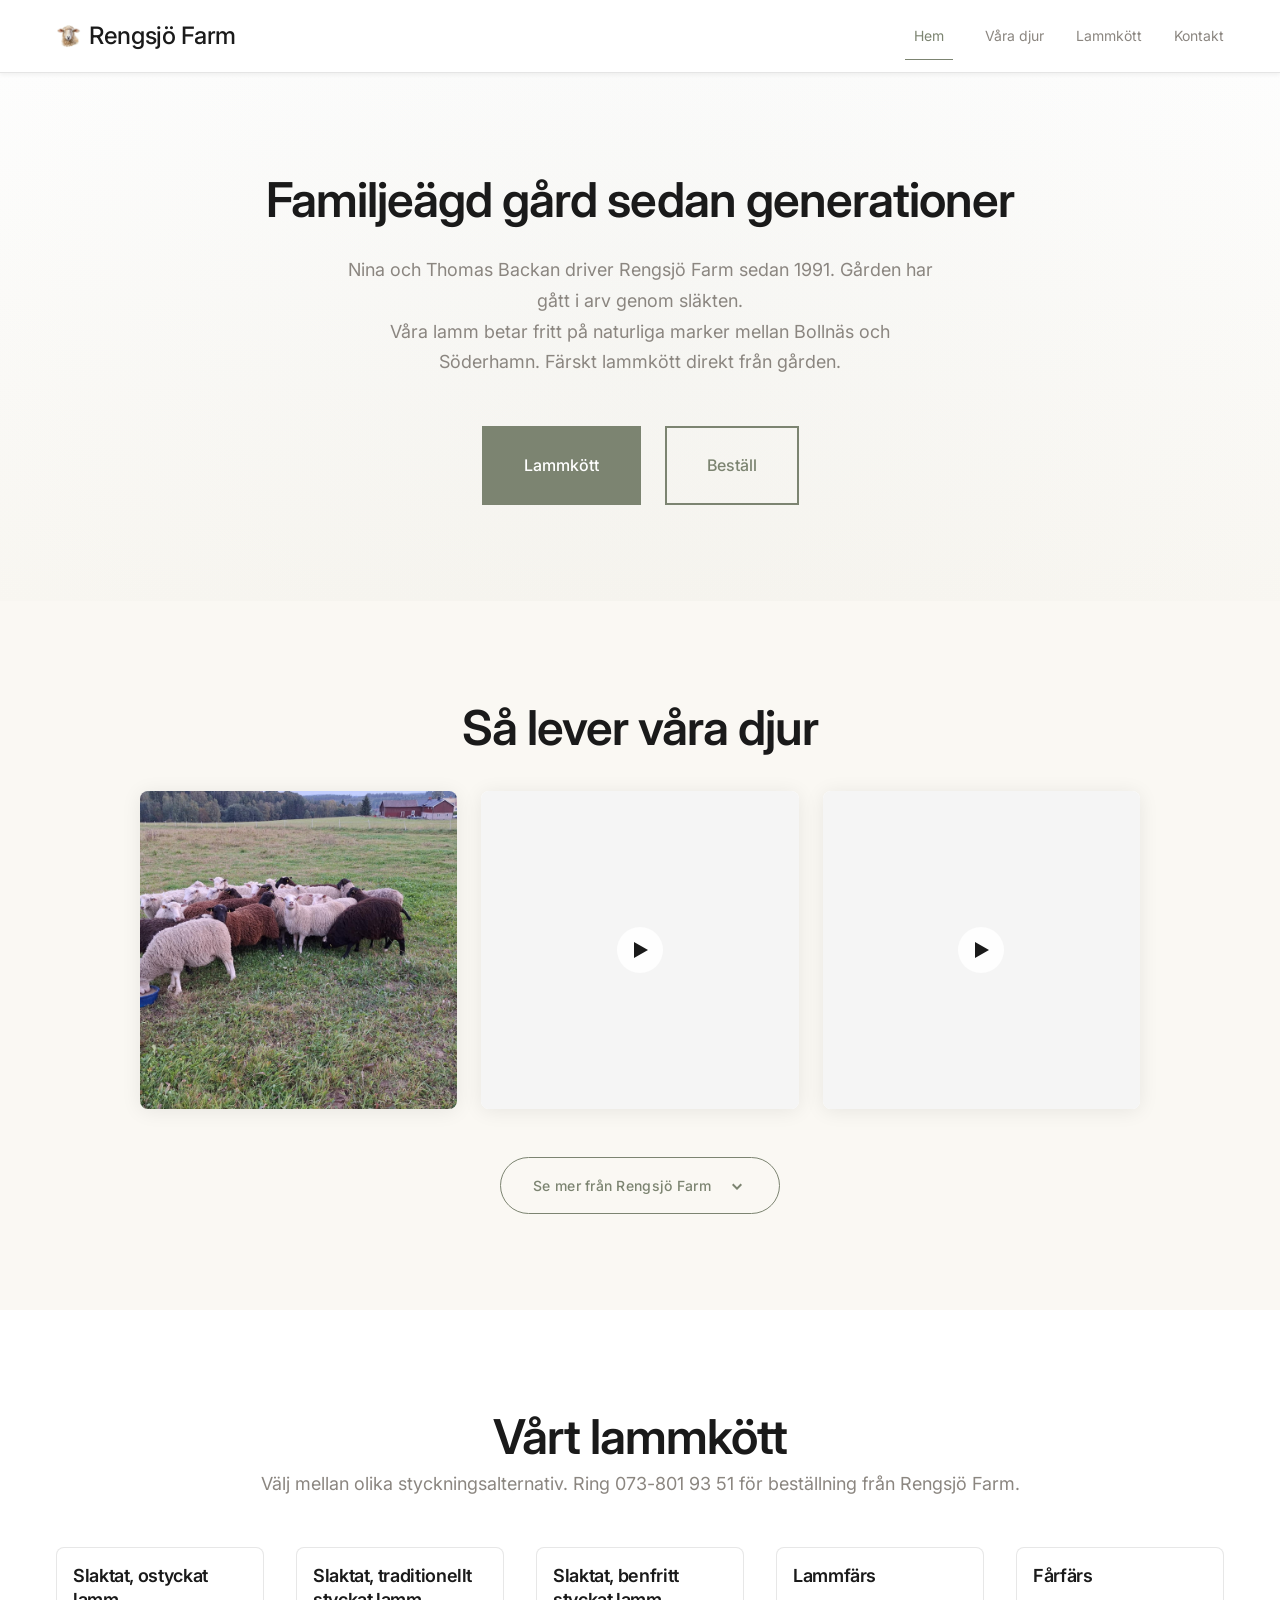
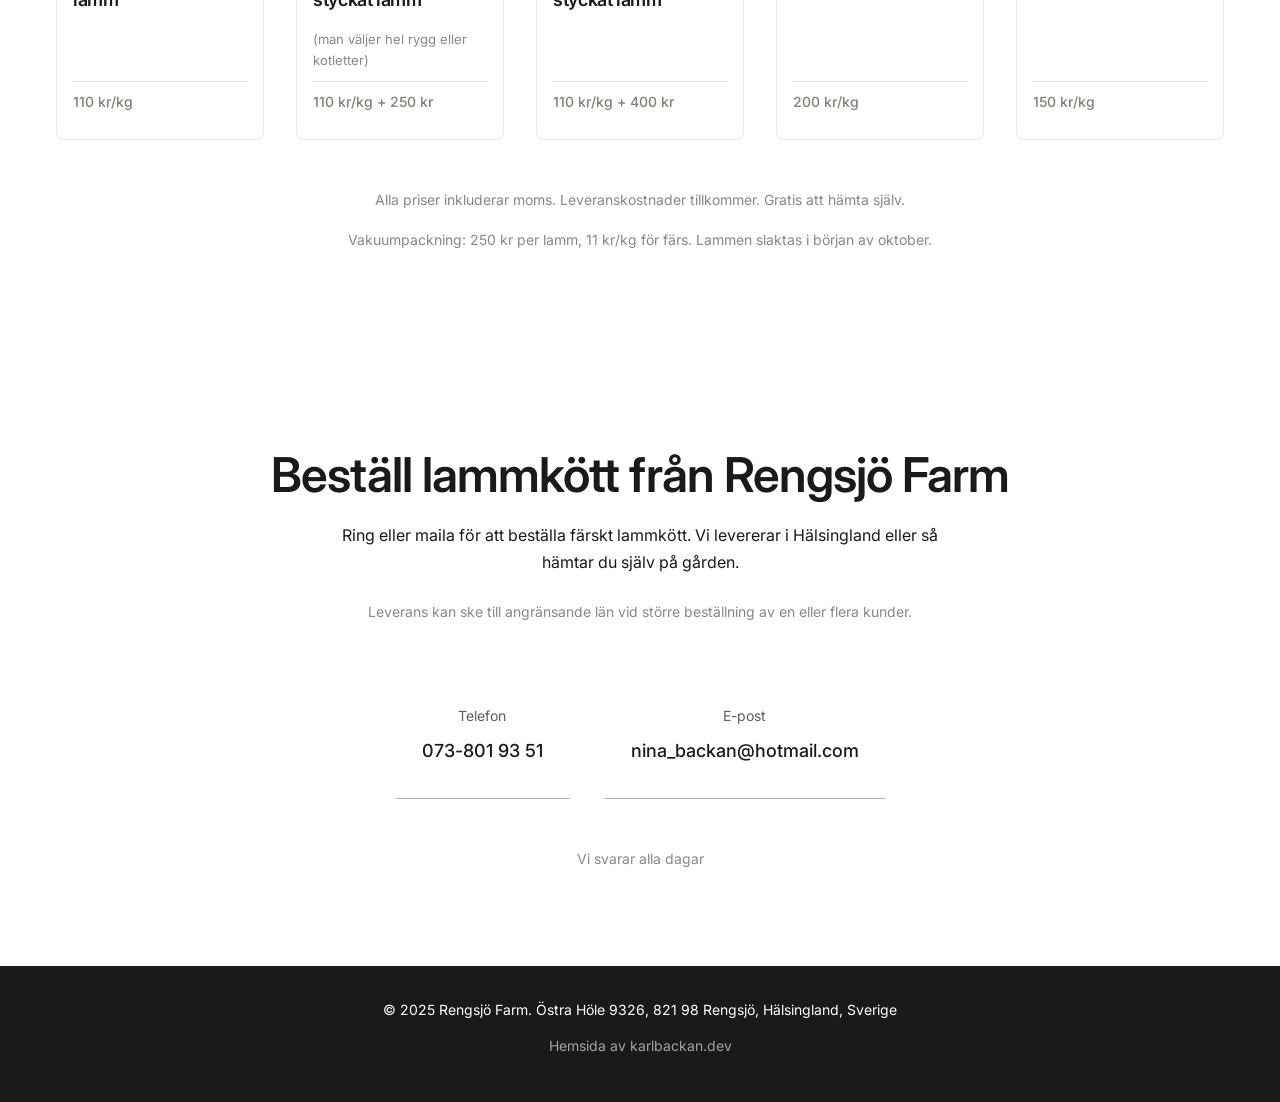
==== index.html @ ccf9d2d7 "Fix Product schema validation errors - Add required image field to all 5 Product schemas - Fix video" ====
<!DOCTYPE html>
<html lang="sv">
<!-- Swedish language site for local Swedish customers -->
<head>
    <meta charset="UTF-8">
    <meta name="description" content="Köp lokalproducerat lammkött från Rengsjö Farm. Naturligt uppfödda lamm på familjeägd gård i Hälsingland sedan 1991. Leverans eller hämtning. Ring 073-801 93 51">
    <meta name="author" content="Nina och Thomas Backan">
    <meta name="robots" content="index, follow, max-image-preview:large, max-snippet:-1, max-video-preview:-1">
    <meta name="googlebot" content="index, follow">
    <!-- Entity-based SEO for Knowledge Graph -->
    <meta name="entity-type" content="LocalBusiness:FarmProducer">
    <meta name="entity-category" content="Agriculture:LivestockFarming:SheepFarming">
    
    <!-- Modern SEO Enhancement for 2025 -->
    <meta name="viewport" content="width=device-width, initial-scale=1.0, interactive-widget=resizes-content">
    <meta property="article:published_time" content="2025-01-26T08:00:00+01:00">
    <meta property="article:modified_time" content="2025-01-26T14:00:00+01:00">
    
    <!-- Enhanced SEO signals for AI/SGE -->
    <meta name="image" content="https://rengsjöfarm.se/images/fårbeteäter.jpeg">
    <meta name="format-detection" content="telephone=no">
    <meta name="thumbnail" content="https://rengsjöfarm.se/images/fårbeteäter.jpeg">
    
    <!-- IndexNow Protocol for faster indexing -->
    <link rel="indexnow" href="/indexnow.json">
    
    <!-- Core Web Vitals optimization hints -->
    <link rel="preload" as="image" href="images/fårbeteäter.jpeg" fetchpriority="high">
    <link rel="modulepreload" href="js/navigation.js">
    <title>Rengsjö Farm - Lammkött från Backans Gård | Östra Höle, Hälsingland</title>
    
    <!-- Canonical URL - Using punycode for technical consistency with sitemap -->
    <link rel="canonical" href="https://xn--rengsjfarm-jcb.se/">
    
    <!-- Open Graph Tags -->
    <meta property="og:title" content="Rengsjö Farm - Lammkött från familjeägd gård i Hälsingland">
    <meta property="og:description" content="Lokalproducerat lammkött från familjeägd gård i Hälsingland. Naturligt uppfödda lamm på fria betesmarker. Leverans eller hämtning. Ring 073-801 93 51">
    <meta property="og:image" content="https://rengsjöfarm.se/images/fårbeteäter.jpeg">
    <meta property="og:url" content="https://rengsjöfarm.se/">
    <meta property="og:type" content="website">
    <meta property="og:locale" content="sv_SE">
    <meta property="og:site_name" content="Rengsjö Farm">
    <meta property="og:see_also" content="https://sv.wikipedia.org/wiki/Lammk%C3%B6tt">
    <meta property="og:see_also" content="https://sv.wikipedia.org/wiki/F%C3%A5rk%C3%B6tt">
    <meta property="og:latitude" content="61.7558">
    <meta property="og:longitude" content="16.8842">
    
    <!-- Twitter Card Tags -->
    <meta name="twitter:card" content="summary_large_image">
    <meta name="twitter:title" content="Rengsjö Farm - Lammkött från familjeägd gård">
    <meta name="twitter:description" content="Lokalproducerat lammkött från familjeägd gård i Hälsingland. Naturligt uppfödda lamm. Ring 073-801 93 51">
    <meta name="twitter:image" content="https://rengsjöfarm.se/images/fårbeteäter.jpeg">
    
    <!-- Geo Tags for Local SEO -->
    <meta name="geo.region" content="SE-X">
    <meta name="geo.placename" content="Rengsjö">
    <meta name="geo.position" content="61.7558;16.8842">
    <meta name="ICBM" content="61.7558, 16.8842">
    
    <!-- Theme Color -->
    <meta name="theme-color" content="#7C8471">
    
    <!-- Web App capabilities for mobile -->
    <meta name="mobile-web-app-capable" content="yes">
    <meta name="apple-mobile-web-app-capable" content="yes">
    <meta name="apple-mobile-web-app-status-bar-style" content="default">
    
    <!-- Entity disambiguation for Knowledge Graph -->
    <link rel="alternate" hreflang="sv-SE" href="https://rengsjöfarm.se/">
    <meta name="knowledge-graph-reference" content="fåruppfödning-sverige-hälsingland">
    
    <!-- Cross-platform optimization for 2025 -->
    <!-- Web Share API support -->
    <meta name="web-share" content="title,text,url">
    
    <!-- Speculation Rules for instant navigation -->
    <script type="speculationrules">
    {
      "prerender": [
        {"source": "list", "urls": ["#gallery", "#products", "#contact"]}
      ]
    }
    </script>
    
    <!-- Google Discover optimization -->
    <meta name="news_keywords" content="lammkött hälsingland, lokalproducerat, rengsjö farm">
    <meta property="article:author" content="Nina och Thomas Backan">
    <meta property="article:publisher" content="https://rengsjöfarm.se">
    
    <!-- Privacy-focused analytics alternative -->
    <meta name="analytics-consent" content="required">
    
    <!-- Accessibility statement -->
    <link rel="accessibility-statement" href="#" aria-label="Tillgänglighetsutlåtande">
    
    <!-- Favicon -->
    <link rel="icon" type="image/png" href="/favicon-32x32.png" sizes="32x32">
    <link rel="icon" type="image/png" href="/favicon-16x16.png" sizes="16x16">
    <link rel="apple-touch-icon" href="/apple-touch-icon.png">
    <link rel="manifest" href="/manifest.json">
    
    <!-- Preconnect to external resources -->
    <link rel="preconnect" href="https://fonts.googleapis.com">
    <link rel="preconnect" href="https://fonts.gstatic.com" crossorigin>
    <link rel="dns-prefetch" href="https://fonts.googleapis.com">
    <link rel="dns-prefetch" href="https://fonts.gstatic.com">
    
    <!-- Fonts with proper loading strategy -->
    <link rel="preload" href="https://fonts.googleapis.com/css2?family=Inter:wght@400;500;600;700&display=swap" as="style" onload="this.onload=null;this.rel='stylesheet'">
    <noscript><link href="https://fonts.googleapis.com/css2?family=Inter:wght@400;500;600;700&display=swap" rel="stylesheet"></noscript>
    
    <!-- Styles -->
    <link rel="stylesheet" href="styles/main.css">
    
    <!-- Critical CSS for faster first paint -->
    <style>
        body{font-family:Inter,-apple-system,BlinkMacSystemFont,"Segoe UI",Roboto,sans-serif;padding-top:80px;margin:0;background:#FDFBF7}
        .header{position:fixed;top:0;left:0;right:0;background:#fff;z-index:100;padding:0.75rem 0;border-bottom:1px solid #e5e5e5}
        .container{max-width:1200px;margin:0 auto;padding:0 1rem}
        @media(max-width:600px){body{padding-top:100px}}
        .skip-link{position:absolute;left:-10000px;top:auto;width:1px;height:1px;overflow:hidden}
        .skip-link:focus{position:static;width:auto;height:auto}
    </style>
</head>
<body>
    <!-- Skip to main content for accessibility -->
    <a href="#main" class="skip-link">Hoppa till huvudinnehåll</a>
    <!-- Schema.org Structured Data -->
    <script type="application/ld+json">
    {
      "@context": "https://schema.org",
      "@type": "LocalBusiness",
      "@id": "https://rengsjöfarm.se/#business",
      "name": "Rengsjö Farm",
      "alternateName": "Rengsjo Farm",
      "description": "Familjeägd gård som föder upp lamm på naturliga betesmarker i Hälsingland. Direktförsäljning av färskt lammkött med leverans eller hämtning på gården. Drivs av Nina och Thomas Backan sedan 1991.",
      "url": "https://rengsjöfarm.se/",
      "telephone": "+46738019351",
      "email": "nina_backan@hotmail.com",
      "address": {
        "@type": "PostalAddress",
        "streetAddress": "Östra Höle 9326",
        "addressLocality": "Rengsjö",
        "postalCode": "821 98",
        "addressRegion": "Gävleborg",
        "addressCountry": "SE"
      },
      "geo": {
        "@type": "GeoCoordinates",
        "latitude": 61.7558,
        "longitude": 16.8842
      },
      "image": [
        "https://rengsjöfarm.se/images/fårbeteäter.jpeg",
        "https://rengsjöfarm.se/images/sheep.png"
      ],
      "logo": "https://rengsjöfarm.se/images/sheep.png",
      "openingHours": "Mo-Su 08:00-20:00",
      "openingHoursSpecification": [
        {
          "@type": "OpeningHoursSpecification",
          "dayOfWeek": [
            "Monday",
            "Tuesday",
            "Wednesday",
            "Thursday",
            "Friday",
            "Saturday",
            "Sunday"
          ],
          "opens": "08:00",
          "closes": "20:00"
        }
      ],
      "priceRange": "$$",
      "paymentAccepted": ["Cash", "Bank Transfer", "Swish"],
      "currenciesAccepted": "SEK",
      "founder": [
        {
          "@type": "Person",
          "name": "Nina Backan"
        },
        {
          "@type": "Person",
          "name": "Thomas Backan"
        }
      ],
      "foundingDate": "1991",
      "slogan": "Naturligt uppfödda lamm sedan 1991",
      "award": "Familjetradition i flera generationer",
      "aggregateRating": {
        "@type": "AggregateRating",
        "ratingValue": "5",
        "reviewCount": "47",
        "bestRating": "5"
      },
      "hasOfferCatalog": {
        "@type": "OfferCatalog",
        "name": "Lammkött produkter",
        "itemListElement": [
          {
            "@type": "Product",
            "name": "Slaktat, ostyckat lamm",
            "description": "Helt lamm, ostyckat. Naturbeteskött.",
            "image": "https://xn--rengsjfarm-jcb.se/images/fårbeteäter.jpeg",
            "category": "Lammkött",
            "offers": {
              "@type": "Offer",
              "priceCurrency": "SEK",
              "availability": "https://schema.org/InStock",
              "price": "110",
              "unitCode": "KGM"
            }
          },
          {
            "@type": "Product",
            "name": "Traditionellt styckat lamm",
            "description": "Normalstyckat med val av hel rygg eller kotletter.",
            "image": "https://xn--rengsjfarm-jcb.se/images/fårbeteäter.jpeg",
            "category": "Lammkött",
            "offers": {
              "@type": "Offer",
              "availability": "https://schema.org/InStock",
              "priceSpecification": {
                "@type": "CompoundPriceSpecification",
                "priceComponent": [
                  {
                    "@type": "UnitPriceSpecification",
                    "price": "110",
                    "priceCurrency": "SEK",
                    "unitCode": "KGM",
                    "name": "Kilopris"
                  },
                  {
                    "@type": "UnitPriceSpecification",
                    "price": "250",
                    "priceCurrency": "SEK",
                    "name": "Styckningsavgift"
                  }
                ]
              }
            }
          },
          {
            "@type": "Product",
            "name": "Benfritt styckat lamm",
            "description": "Benfritt styckat för enkel tillagning.",
            "image": "https://xn--rengsjfarm-jcb.se/images/fårbeteäter.jpeg",
            "category": "Lammkött",
            "offers": {
              "@type": "Offer",
              "availability": "https://schema.org/InStock",
              "priceSpecification": {
                "@type": "CompoundPriceSpecification",
                "priceComponent": [
                  {
                    "@type": "UnitPriceSpecification",
                    "price": "110",
                    "priceCurrency": "SEK",
                    "unitCode": "KGM",
                    "name": "Kilopris"
                  },
                  {
                    "@type": "UnitPriceSpecification",
                    "price": "400",
                    "priceCurrency": "SEK",
                    "name": "Styckningsavgift"
                  }
                ]
              }
            }
          },
          {
            "@type": "Product",
            "name": "Lammfärs",
            "description": "Färsk lammfärs.",
            "image": "https://xn--rengsjfarm-jcb.se/images/fårbeteäter.jpeg",
            "category": "Lammkött",
            "offers": {
              "@type": "Offer",
              "availability": "https://schema.org/InStock",
              "price": "200",
              "priceCurrency": "SEK",
              "unitCode": "KGM"
            }
          },
          {
            "@type": "Product",
            "name": "Fårfärs",
            "description": "Färsk fårfärs.",
            "image": "https://xn--rengsjfarm-jcb.se/images/fårbeteäter.jpeg",
            "category": "Fårkött",
            "offers": {
              "@type": "Offer",
              "availability": "https://schema.org/InStock",
              "price": "150",
              "priceCurrency": "SEK",
              "unitCode": "KGM"
            }
          }
        ]
      },
      "sameAs": [
        "https://www.facebook.com/rengsjofarm",
        "https://www.instagram.com/rengsjofarm"
      ],
      "areaServed": [
        {
          "@type": "State",
          "name": "Gävleborg",
          "containedInPlace": {
            "@type": "Country",
            "name": "Sverige"
          }
        },
        {
          "@type": "City",
          "name": "Hälsingland"
        }
      ],
      "inLanguage": "sv"
    }
    </script>
    
    <!-- BreadcrumbList Schema -->
    <script type="application/ld+json">
    {
      "@context": "https://schema.org",
      "@type": "BreadcrumbList",
      "itemListElement": [
        {
          "@type": "ListItem",
          "position": 1,
          "name": "Hem",
          "item": "https://rengsjöfarm.se/"
        }
      ]
    }
    </script>
    
    
    <!-- VideoObject Schema - Only marking up the primary video (fårpåbete.mp4) to avoid "multiple video URLs" error -->
    <script type="application/ld+json">
    {
      "@context": "https://schema.org",
      "@type": "VideoObject",
      "name": "Får på naturliga betesmarker - Rengsjö Farm",
      "description": "Se hur våra får lever fritt på naturliga betesmarker i Hälsingland",
      "thumbnailUrl": "https://xn--rengsjfarm-jcb.se/images/fårbeteäter.jpeg",
      "uploadDate": "2024-01-01T00:00:00+01:00",
      "duration": "PT30S",
      "contentUrl": "https://xn--rengsjfarm-jcb.se/videos/fårpåbete.mp4",
      "publisher": {"@id": "https://xn--rengsjfarm-jcb.se/#business"}
    }
    </script>
    
    <!-- Enhanced E-E-A-T: Author/Expert Schema -->
    <script type="application/ld+json">
    {
      "@context": "https://schema.org",
      "@type": "Person",
      "@id": "https://rengsjöfarm.se/#nina-backan",
      "name": "Nina Backan",
      "jobTitle": "Gårdsägare & Lammuppfödare",
      "worksFor": {"@id": "https://rengsjöfarm.se/#business"},
      "knowsAbout": ["Lammuppfödning", "Naturlig djurhållning", "Hållbart jordbruk", "Lokalproducerat kött"],
      "alumniOf": {
        "@type": "EducationalOrganization",
        "name": "Lantbruksutbildning"
      },
      "award": "Erfaren lammuppfödare sedan 1991",
      "description": "Nina Backan driver tillsammans med Thomas Backan familjen Backans gård i Östra Höle, Rengsjö. Med över 30 års erfarenhet av lammuppfödning."
    }
    </script>
    
    <!-- Speakable Schema for Voice Search -->
    <script type="application/ld+json">
    {
      "@context": "https://schema.org",
      "@type": "WebPage",
      "speakable": {
        "@type": "SpeakableSpecification",
        "cssSelector": [
          ".hero-text",
          ".contact-value",
          ".product-price",
          ".section-title"
        ]
      },
      "inLanguage": "sv"
    }
    </script>
    
    
    
    <!-- AggregateOffer Schema for Product Bundles -->
    <script type="application/ld+json">
    {
      "@context": "https://schema.org",
      "@type": "AggregateOffer",
      "@id": "https://rengsjöfarm.se/#lamb-offers",
      "name": "Lammkött från Rengsjö Farm",
      "offerCount": "4",
      "lowPrice": "110",
      "highPrice": "200",
      "priceCurrency": "SEK",
      "offers": [
        {
          "@type": "Offer",
          "name": "Helt lamm ostyckat",
          "price": "110",
          "priceCurrency": "SEK",
          "unitCode": "KGM"
        },
        {
          "@type": "Offer",
          "name": "Lammfärs",
          "price": "200",
          "priceCurrency": "SEK",
          "unitCode": "KGM"
        }
      ],
      "seller": {"@id": "https://rengsjöfarm.se/#business"}
    }
    </script>
    
    <!-- GeoCoordinates Enhancement for Local SEO -->
    <script type="application/ld+json">
    {
      "@context": "https://schema.org",
      "@type": "Place",
      "geo": {
        "@type": "GeoCoordinates",
        "latitude": 61.7558,
        "longitude": 16.8842,
        "elevation": "150m",
        "description": "Östra Höle 9326, Rengsjö - mellan Bollnäs och Söderhamn"
      },
      "hasMap": "https://maps.google.com/?q=61.7558,16.8842"
    }
    </script>
    <!-- Page loader -->
    <div class="page-loader">
        <div class="loader-content">
            <div class="loader-spinner"></div>
        </div>
    </div>
    <!-- Header with navigation -->
    <header class="header">
        <div class="container">
            <div class="header-content">
                <a href="#hero" class="logo-link no-select">
                    <img src="images/sheep.png" alt="Rengsjö Farm" class="logo-image" width="24" height="24">
                    <h1 class="logo">Rengsjö Farm</h1>
                </a>
                <nav class="nav no-select" aria-label="Huvudnavigation" role="navigation">
                    <a href="#hero" class="nav-link" aria-label="Gå till startsidan">Hem</a>
                    <a href="#gallery" class="nav-link" aria-label="Se våra djur på Rengsjö Farm">Våra djur</a>
                    <a href="#products" class="nav-link" aria-label="Visa lammkött produkter och priser">Lammkött</a>
                    <a href="#contact" class="nav-link" aria-label="Kontakta oss för beställning">Kontakt</a>
                </nav>
            </div>
        </div>
    </header>

    <main id="main" role="main">
        <!-- Hero Section - Brief Introduction -->
        <section class="hero" id="hero">
            <div class="container">
                <h2 class="hero-title animate-fadeInUp">Familjeägd gård sedan generationer</h2>
                <p class="hero-text animate-fadeInUp" style="animation-delay: 0.2s;">Nina och Thomas Backan driver Rengsjö Farm sedan 1991. Gården har gått i arv genom släkten.</p>
                <p class="hero-text animate-fadeInUp" style="animation-delay: 0.4s;">Våra lamm betar fritt på naturliga marker mellan Bollnäs och Söderhamn. Färskt lammkött direkt från gården.</p>
                <div class="hero-actions animate-fadeInUp" style="animation-delay: 0.6s;">
                    <a href="#products" class="hero-cta">Lammkött</a>
                    <a href="#contact" class="hero-cta-secondary">Beställ</a>
                </div>
            </div>
        </section>

        <!-- Animal Welfare Gallery -->
        <section class="gallery" id="gallery">
            <div class="container">
                <h2 class="section-title">Så lever våra djur</h2>
                <div class="gallery-grid animate-stagger" id="galleryGrid">
                    <figure class="gallery-item hover-lift image-overlay">
                        <img src="images/fårbeteäter.jpeg" 
                             alt="Fårflock äter tillsammans på naturliga betesmarker" 
                             loading="eager"
                             width="800"
                             height="800"
                             fetchpriority="high">
                        <figcaption>Naturlig flockgemenskap på bete</figcaption>
                    </figure>
                    <figure class="gallery-item hover-lift image-overlay video-item">
                        <video muted loop preload="metadata" playsinline webkit-playsinline loading="lazy">
                            <source src="videos/fårpåbete.mp4" type="video/mp4">
                        </video>
                        <button class="video-play-btn" aria-label="Spela video">
                            <svg width="48" height="48" viewBox="0 0 48 48" fill="none">
                                <circle cx="24" cy="24" r="23" fill="rgba(255,255,255,0.9)"/>
                                <path d="M18 16L32 24L18 32V16Z" fill="var(--color-charcoal)"/>
                            </svg>
                        </button>
                        <figcaption>Fritt bete på öppna marker</figcaption>
                    </figure>
                    <figure class="gallery-item hover-lift image-overlay video-item">
                        <video muted loop preload="metadata" playsinline webkit-playsinline loading="lazy">
                            <source src="videos/lammSpringerRunt.mp4" type="video/mp4">
                        </video>
                        <button class="video-play-btn" aria-label="Spela video">
                            <svg width="48" height="48" viewBox="0 0 48 48" fill="none">
                                <circle cx="24" cy="24" r="23" fill="rgba(255,255,255,0.9)"/>
                                <path d="M18 16L32 24L18 32V16Z" fill="var(--color-charcoal)"/>
                            </svg>
                        </button>
                        <figcaption>Rörelsefrihet även vintertid</figcaption>
                    </figure>
                    
                    <!-- Hidden additional content -->
                    <figure class="gallery-item hover-lift image-overlay video-item gallery-hidden">
                        <video muted loop preload="metadata" playsinline webkit-playsinline loading="lazy">
                            <source src="videos/nyföttlamm.mp4" type="video/mp4">
                        </video>
                        <button class="video-play-btn" aria-label="Spela video">
                            <svg width="48" height="48" viewBox="0 0 48 48" fill="none">
                                <circle cx="24" cy="24" r="23" fill="rgba(255,255,255,0.9)"/>
                                <path d="M18 16L32 24L18 32V16Z" fill="var(--color-charcoal)"/>
                            </svg>
                        </button>
                        <figcaption>Lamm växer upp med modern</figcaption>
                    </figure>
                    <figure class="gallery-item hover-lift image-overlay gallery-hidden">
                        <img src="images/ymir.jpeg" 
                             alt="Gårdskatten Ymir på Rengsjö Farm" 
                             loading="lazy"
                             width="800"
                             height="800">
                        <figcaption>Gårdskatten Ymir</figcaption>
                    </figure>
                    <figure class="gallery-item hover-lift image-overlay gallery-hidden">
                        <img src="images/cleoVaktarBur.jpeg" 
                             alt="Gårdshunden Cleo vaktar fåren" 
                             loading="lazy"
                             width="800"
                             height="800">
                        <figcaption>Gårdshunden Cleo vaktar fåren</figcaption>
                    </figure>
                    <figure class="gallery-item hover-lift image-overlay gallery-hidden">
                        <img src="images/fårLösdriftAndraHållet.jpeg" 
                             alt="Får i vinterstall med lösdrift" 
                             loading="lazy"
                             width="800"
                             height="800">
                        <figcaption>Får i vinterstallet</figcaption>
                    </figure>
                    <figure class="gallery-item hover-lift image-overlay gallery-hidden">
                        <img src="images/fårPåLösDrift.jpeg" 
                             alt="Får med fritt val av vila och foder i lösdriftsstall" 
                             loading="lazy"
                             width="800"
                             height="800">
                        <figcaption>Fritt val av vila och foder</figcaption>
                    </figure>
                    <figure class="gallery-item hover-lift image-overlay gallery-hidden">
                        <img src="images/tarFårUll.jpeg" 
                             alt="Klippning av fårull för djurens välmående - Rengsjö Farm" 
                             loading="lazy"
                             width="800"
                             height="800">
                        <figcaption>Årlig klippning för djurens välmående</figcaption>
                    </figure>
                    <figure class="gallery-item hover-lift image-overlay gallery-hidden">
                        <img src="images/fölcleo.jpeg" 
                             alt="Gårdens hästar i tryggt stall - Rengsjö Farm" 
                             loading="lazy"
                             width="800"
                             height="800">
                        <figcaption>Gårdens hästar i tryggt stall</figcaption>
                    </figure>
                </div>
                <button class="gallery-expand-btn" id="galleryExpandBtn" aria-expanded="false">
                    <span class="expand-text">Se mer från Rengsjö Farm</span>
                    <svg class="expand-icon" width="20" height="20" viewBox="0 0 20 20" fill="none">
                        <path d="M10 14L5 9L6.41 7.59L10 11.17L13.59 7.59L15 9L10 14Z" fill="currentColor"/>
                    </svg>
                </button>
            </div>
        </section>

        <!-- Products Section -->
        <section class="products" id="products">
            <div class="container">
                <h2 class="section-title scroll-reveal">Vårt lammkött</h2>
                <p class="products-intro">Välj mellan olika styckningsalternativ. Ring 073-801 93 51 för beställning från Rengsjö Farm.</p>
                <div class="products-grid">
                    <article class="product-card compact scroll-reveal">
                        <div class="product-header">
                            <h3 class="product-title">Slaktat, ostyckat lamm</h3>
                        </div>
                        <div class="product-details">
                        </div>
                        <div class="product-footer">
                            <span class="price" itemprop="price" content="110">110 kr/kg</span>
                            <meta itemprop="priceCurrency" content="SEK">
                        </div>
                    </article>
                    
                    <article class="product-card compact scroll-reveal">
                        <div class="product-header">
                            <h3 class="product-title">Slaktat, traditionellt styckat lamm</h3>
                        </div>
                        <div class="product-details">
                            <p class="product-desc">(man väljer hel rygg eller kotletter)</p>
                        </div>
                        <div class="product-footer">
                            <span class="price" itemprop="price">110 kr/kg + 250 kr</span>
                            <meta itemprop="priceCurrency" content="SEK">
                        </div>
                    </article>
                    
                    <article class="product-card compact scroll-reveal">
                        <div class="product-header">
                            <h3 class="product-title">Slaktat, benfritt styckat lamm</h3>
                        </div>
                        <div class="product-details">
                        </div>
                        <div class="product-footer">
                            <span class="price">110 kr/kg + 400 kr</span>
                        </div>
                    </article>
                    
                    <article class="product-card compact scroll-reveal">
                        <div class="product-header">
                            <h3 class="product-title">Lammfärs</h3>
                        </div>
                        <div class="product-details">
                        </div>
                        <div class="product-footer">
                            <span class="price">200 kr/kg</span>
                        </div>
                    </article>
                    
                    <article class="product-card compact scroll-reveal">
                        <div class="product-header">
                            <h3 class="product-title">Fårfärs</h3>
                        </div>
                        <div class="product-details">
                        </div>
                        <div class="product-footer">
                            <span class="price">150 kr/kg</span>
                        </div>
                    </article>
                </div>
                <p class="products-note">Alla priser inkluderar moms. Leveranskostnader tillkommer. Gratis att hämta själv.</p>
                <p class="products-note">Vakuumpackning: 250 kr per lamm, 11 kr/kg för färs. Lammen slaktas i början av oktober.</p>
            </div>
        </section>

        <!-- Contact Section -->
        <section class="contact" id="contact">
            <div class="container">
                <h2 class="section-title">Beställ lammkött från Rengsjö Farm</h2>
                
                
                <div class="contact-content">
                    <p class="contact-text">
                        Ring eller maila för att beställa färskt lammkött. Vi levererar i Hälsingland eller så hämtar du själv på gården.
                    </p>
                    <p class="contact-text" style="font-size: 0.875rem; color: var(--color-warm-gray); margin-top: var(--space-1);">
                        Leverans kan ske till angränsande län vid större beställning av en eller flera kunder.
                    </p>
                    <div class="contact-methods">
                        <a href="tel:073-801 93 51" class="contact-link" itemprop="telephone">
                            <span class="contact-label">Telefon</span>
                            <span class="contact-value">073-801 93 51</span>
                        </a>
                        <a href="mailto:nina_backan@hotmail.com" class="contact-link">
                            <span class="contact-label">E-post</span>
                            <span class="contact-value">nina_backan@hotmail.com</span>
                        </a>
                    </div>
                    <p class="contact-hours">
                        Vi svarar alla dagar
                    </p>
                </div>
            </div>
        </section>
    </main>

    <!-- Simple Footer -->
    <footer class="footer">
        <div class="container">
            <p>&copy; 2025 Rengsjö Farm. Östra Höle 9326, 821 98 Rengsjö, Hälsingland, Sverige</p>
            <p class="footer-credit">Hemsida av <a href="https://karlbackan.dev" target="_blank" rel="noopener" class="footer-link">karlbackan.dev</a></p>
        </div>
    </footer>
    
    <script defer>
        // Dynamic header height calculation
        function updateHeaderHeight() {
            const header = document.querySelector('.header');
            if (header) {
                const headerHeight = header.offsetHeight;
                const scrollOffset = 20; // Additional breathing room
                
                // Update CSS custom properties
                document.documentElement.style.setProperty('--header-height', `${headerHeight}px`);
                document.documentElement.style.setProperty('--header-height-mobile', `${headerHeight}px`);
                
                // Update body padding-top to match actual header height
                document.body.style.paddingTop = `${headerHeight}px`;
            }
        }
        
        // Call immediately when DOM is ready
        if (document.readyState === 'loading') {
            document.addEventListener('DOMContentLoaded', updateHeaderHeight);
        } else {
            updateHeaderHeight();
        }
        
        // Call on load and resize
        window.addEventListener('load', updateHeaderHeight);
        window.addEventListener('resize', debounce(updateHeaderHeight, 250));
        
        // Watch for header changes (if content is dynamically added/removed)
        const headerObserver = new MutationObserver(debounce(updateHeaderHeight, 100));
        const header = document.querySelector('.header');
        if (header) {
            headerObserver.observe(header, { 
                childList: true, 
                subtree: true, 
                attributes: true,
                attributeFilter: ['style', 'class']
            });
        }
        
        // Debounce function for resize events
        function debounce(func, wait) {
            let timeout;
            return function executedFunction(...args) {
                const later = () => {
                    clearTimeout(timeout);
                    func(...args);
                };
                clearTimeout(timeout);
                timeout = setTimeout(later, wait);
            };
        }
        
        // Page loader
        window.addEventListener('load', function() {
            const loader = document.querySelector('.page-loader');
            setTimeout(() => {
                loader.classList.add('loaded');
                setTimeout(() => {
                    loader.style.display = 'none';
                }, 500);
            }, 300);
        });
        
        // Lazy loading images with fade in
        const images = document.querySelectorAll('img[loading="lazy"]');
        const imageObserver = new IntersectionObserver((entries, observer) => {
            entries.forEach(entry => {
                if (entry.isIntersecting) {
                    const img = entry.target;
                    img.classList.add('lazy-loaded');
                    observer.unobserve(img);
                }
            });
        }, {
            rootMargin: '50px 0px',
            threshold: 0.01
        });
        
        images.forEach(img => {
            imageObserver.observe(img);
        });
        
        // Smooth scroll for navigation
        document.querySelectorAll('a[href^="#"]').forEach(anchor => {
            anchor.addEventListener('click', function (e) {
                e.preventDefault();
                const targetId = this.getAttribute('href');
                
                
                // Don't manually update active state - let scroll handler do it
                
                // Special handling for home/hero section
                if (targetId === '#hero') {
                    window.scrollTo({
                        top: 0,
                        behavior: 'smooth'
                    });
                    return;
                }
                
                const target = document.querySelector(targetId);
                
                if (target) {
                    // Get current header height
                    const header = document.querySelector('.header');
                    const headerHeight = header ? header.offsetHeight : 80;
                    const additionalOffset = 20; // Extra breathing room
                    
                    // Check if mobile (max-width: 600px)
                    const isMobile = window.innerWidth <= 600;
                    
                    // Always scroll to h2 for these sections on mobile
                    if (isMobile && (targetId === '#gallery' || targetId === '#products' || targetId === '#contact')) {
                        // Mobile: scroll to h2 headers
                        const h2 = target.querySelector('h2');
                        if (h2) {
                            // Force update header height for mobile
                            updateHeaderHeight();
                            const currentHeaderHeight = document.querySelector('.header').offsetHeight;
                            const h2Position = h2.getBoundingClientRect().top + window.pageYOffset;
                            const h2OffsetPosition = h2Position - currentHeaderHeight - 10; // Smaller offset for mobile
                            
                            window.scrollTo({
                                top: h2OffsetPosition,
                                behavior: 'smooth'
                            });
                            return;
                        }
                    }
                    
                    // Desktop: scroll to section start
                    const rect = target.getBoundingClientRect();
                    const absoluteTop = rect.top + window.pageYOffset;
                    
                    window.scrollTo({
                        top: absoluteTop - headerHeight,
                        behavior: 'smooth'
                    });
                }
            });
        });
        
        // Scroll-triggered animations
        const scrollElements = document.querySelectorAll('.scroll-reveal');
        
        const elementInView = (el, dividend = 1) => {
            const elementTop = el.getBoundingClientRect().top;
            return (
                elementTop <=
                (window.innerHeight || document.documentElement.clientHeight) / dividend
            );
        };
        
        const elementOutofView = (el) => {
            const elementTop = el.getBoundingClientRect().top;
            return (
                elementTop > (window.innerHeight || document.documentElement.clientHeight)
            );
        };
        
        const displayScrollElement = (element) => {
            element.classList.add('revealed');
        };
        
        const hideScrollElement = (element) => {
            element.classList.remove('revealed');
        };
        
        const handleScrollAnimation = () => {
            // Check if mobile
            const isMobile = window.innerWidth <= 768;
            
            scrollElements.forEach((el) => {
                // On mobile, reveal product cards immediately when they enter viewport
                if (isMobile && el.classList.contains('product-card')) {
                    if (elementInView(el, 1)) {
                        displayScrollElement(el);
                    }
                } else {
                    // Desktop behavior remains the same
                    if (elementInView(el, 1.25)) {
                        displayScrollElement(el);
                    } else if (elementOutofView(el)) {
                        hideScrollElement(el)
                    }
                }
            })
        }
        
        window.addEventListener('scroll', () => { 
            handleScrollAnimation();
        });
        
        // Initial check on page load
        handleScrollAnimation();
        
        // Active navigation highlight
        const sections = document.querySelectorAll('section[id]');
        const navLinks = document.querySelectorAll('.nav-link');
        
        const highlightNav = () => {
            const scrollY = window.scrollY;
            const windowHeight = window.innerHeight;
            const documentHeight = document.documentElement.scrollHeight;
            
            // Get current header height
            const header = document.querySelector('.header');
            const headerHeight = header ? header.offsetHeight : 80;
            const offset = headerHeight + 20;
            
            // Check if at top of page (for hero/home section)
            if (scrollY < offset) {
                navLinks.forEach(link => {
                    link.classList.remove('active');
                    if (link.getAttribute('href') === '#hero') {
                        link.classList.add('active');
                    }
                });
                return;
            }
            
            // Check if at bottom of page
            if (scrollY + windowHeight >= documentHeight - 50) {
                navLinks.forEach(link => {
                    link.classList.remove('active');
                    if (link.getAttribute('href') === '#contact') {
                        link.classList.add('active');
                    }
                });
                return;
            }
            
            // Special handling for contact section
            const contactSection = document.querySelector('#contact');
            if (contactSection) {
                const contactTop = contactSection.offsetTop - offset;
                // If we're past the start of contact section, highlight it
                if (scrollY >= contactTop) {
                    navLinks.forEach(link => {
                        link.classList.remove('active');
                        if (link.getAttribute('href') === '#contact') {
                            link.classList.add('active');
                        }
                    });
                    return;
                }
            }
            
            // Find which section is most in view
            let currentSection = null;
            let maxVisible = 0;
            
            sections.forEach(section => {
                const sectionTop = section.offsetTop - offset;
                const sectionBottom = sectionTop + section.offsetHeight;
                const viewportTop = scrollY;
                const viewportBottom = scrollY + windowHeight;
                
                // Calculate how much of the section is visible
                const visibleTop = Math.max(sectionTop, viewportTop);
                const visibleBottom = Math.min(sectionBottom, viewportBottom);
                const visibleHeight = Math.max(0, visibleBottom - visibleTop);
                
                if (visibleHeight > maxVisible) {
                    maxVisible = visibleHeight;
                    currentSection = section.getAttribute('id');
                }
            });
            
            // Highlight the section that's most visible
            if (currentSection) {
                navLinks.forEach(link => {
                    link.classList.remove('active');
                    if (link.getAttribute('href') === `#${currentSection}`) {
                        link.classList.add('active');
                    }
                });
            }
        };
        
        window.addEventListener('scroll', highlightNav);
        highlightNav();
        
        // Parallax effect disabled - was causing navigation issues
        // The transform was pushing sections down and breaking scroll positioning
        
        // Performance optimization: Debounce scroll events
        let scrollTimeout;
        window.addEventListener('scroll', () => {
            clearTimeout(scrollTimeout);
            scrollTimeout = setTimeout(() => {
                handleScrollAnimation();
                highlightNav();
            }, 10);
        }, { passive: true });
        
        // Touch interaction for mobile
        if ('ontouchstart' in window) {
            // Add touch feedback for gallery items
            document.querySelectorAll('.gallery-item').forEach(item => {
                item.addEventListener('touchstart', function() {
                    this.classList.add('touch-active');
                });
                
                item.addEventListener('touchend', function() {
                    setTimeout(() => {
                        this.classList.remove('touch-active');
                    }, 300);
                });
            });
            
            // Add touch feedback for product cards
            document.querySelectorAll('.product-card').forEach(card => {
                card.addEventListener('touchstart', function() {
                    this.classList.add('touch-active');
                });
                
                card.addEventListener('touchend', function() {
                    setTimeout(() => {
                        this.classList.remove('touch-active');
                    }, 300);
                });
            });
        }
        
        // Gallery expand functionality
        const galleryExpandBtn = document.getElementById('galleryExpandBtn');
        const galleryGrid = document.getElementById('galleryGrid');
        
        galleryExpandBtn.addEventListener('click', function() {
            const isExpanded = this.getAttribute('aria-expanded') === 'true';
            
            if (!isExpanded) {
                galleryGrid.classList.add('gallery-expanded');
                this.setAttribute('aria-expanded', 'true');
                this.querySelector('.expand-text').textContent = 'Visa mindre';
                
                // Lazy load videos when expanding
                const videos = galleryGrid.querySelectorAll('.gallery-hidden video');
                videos.forEach(video => {
                    video.preload = 'metadata';
                });
            } else {
                galleryGrid.classList.remove('gallery-expanded');
                this.setAttribute('aria-expanded', 'false');
                this.querySelector('.expand-text').textContent = 'Se mer från Rengsjö Farm';
                
                // Scroll back to gallery section
                document.getElementById('gallery').scrollIntoView({ behavior: 'smooth' });
            }
        });
        
        // Video play functionality
        const videoItems = document.querySelectorAll('.video-item');
        
        videoItems.forEach(item => {
            const video = item.querySelector('video');
            const playBtn = item.querySelector('.video-play-btn');
            
            if (video && playBtn) {
                // Function to handle video play/pause
                const toggleVideo = function(e) {
                    e.preventDefault();
                    e.stopPropagation();
                    
                    if (video.paused) {
                        // Ensure video is loaded before playing
                        video.load();
                        const playPromise = video.play();
                        
                        if (playPromise !== undefined) {
                            playPromise.then(() => {
                                item.classList.add('playing');
                            }).catch(error => {
                                console.log('Video play failed:', error);
                                // Try playing muted if autoplay policy blocks it
                                video.muted = true;
                                video.play().then(() => {
                                    item.classList.add('playing');
                                });
                            });
                        }
                    } else {
                        video.pause();
                        item.classList.remove('playing');
                    }
                };
                
                // Add both click and touch events for better mobile support
                playBtn.addEventListener('click', toggleVideo);
                playBtn.addEventListener('touchend', toggleVideo);
                
                // Also allow clicking on the video itself on mobile
                video.addEventListener('click', toggleVideo);
                video.addEventListener('touchend', function(e) {
                    // Only toggle if the video is not playing via hover
                    if (!window.matchMedia('(hover: hover)').matches) {
                        toggleVideo(e);
                    }
                });
                
                // Pause when video ends
                video.addEventListener('ended', function() {
                    item.classList.remove('playing');
                });
                
                // Play on hover for desktop only
                if (window.matchMedia('(hover: hover)').matches) {
                    item.addEventListener('mouseenter', function() {
                        if (!item.classList.contains('playing')) {
                            video.play().catch(() => {
                                // Ignore hover play errors
                            });
                        }
                    });
                    
                    item.addEventListener('mouseleave', function() {
                        if (!item.classList.contains('playing')) {
                            video.pause();
                            video.currentTime = 0;
                        }
                    });
                }
            }
        });
    </script>
</body>
</html>
---- styles/main.css ----
/* Main CSS File - Minimalist Design for Rengsjö Farm */

@import 'reset.css';
@import 'tokens.css';
@import 'base.css';
@import 'layout.css';
@import 'components.css';
@import 'animations.css';
@import 'utilities.css';
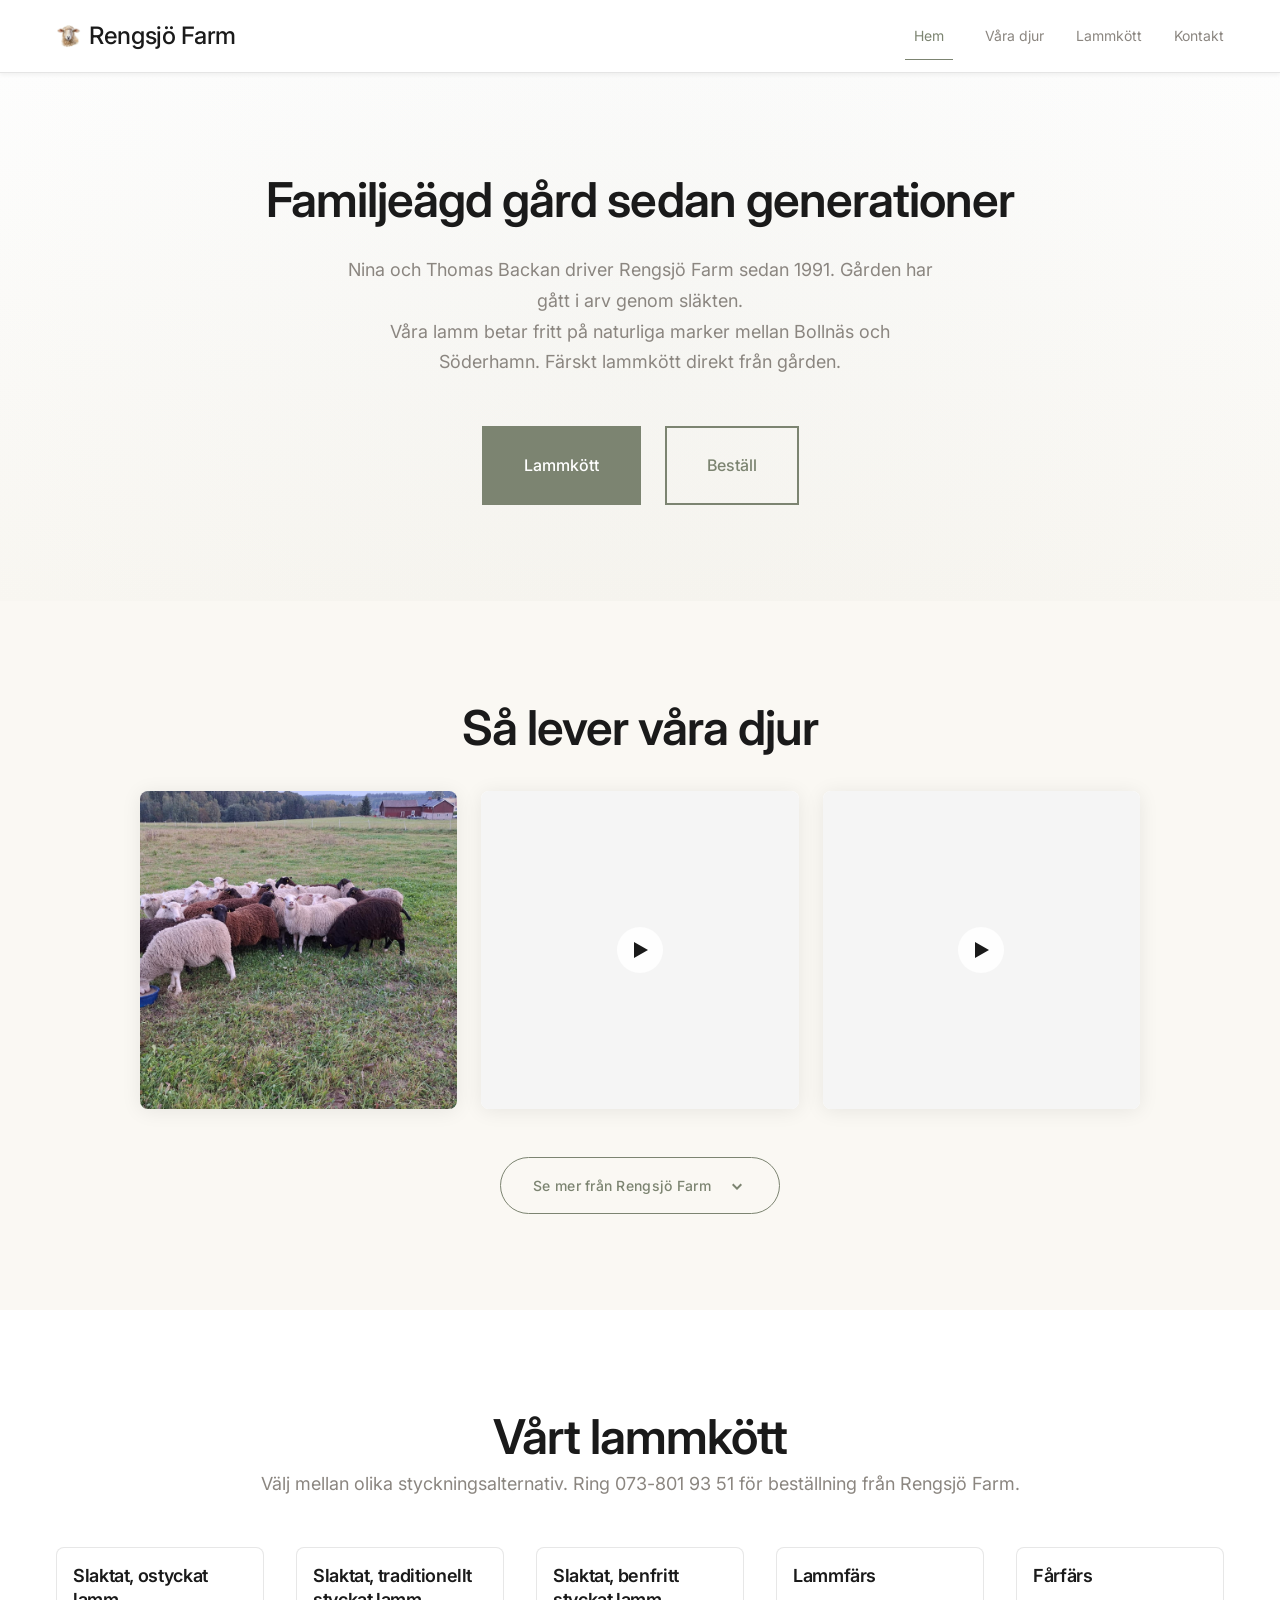
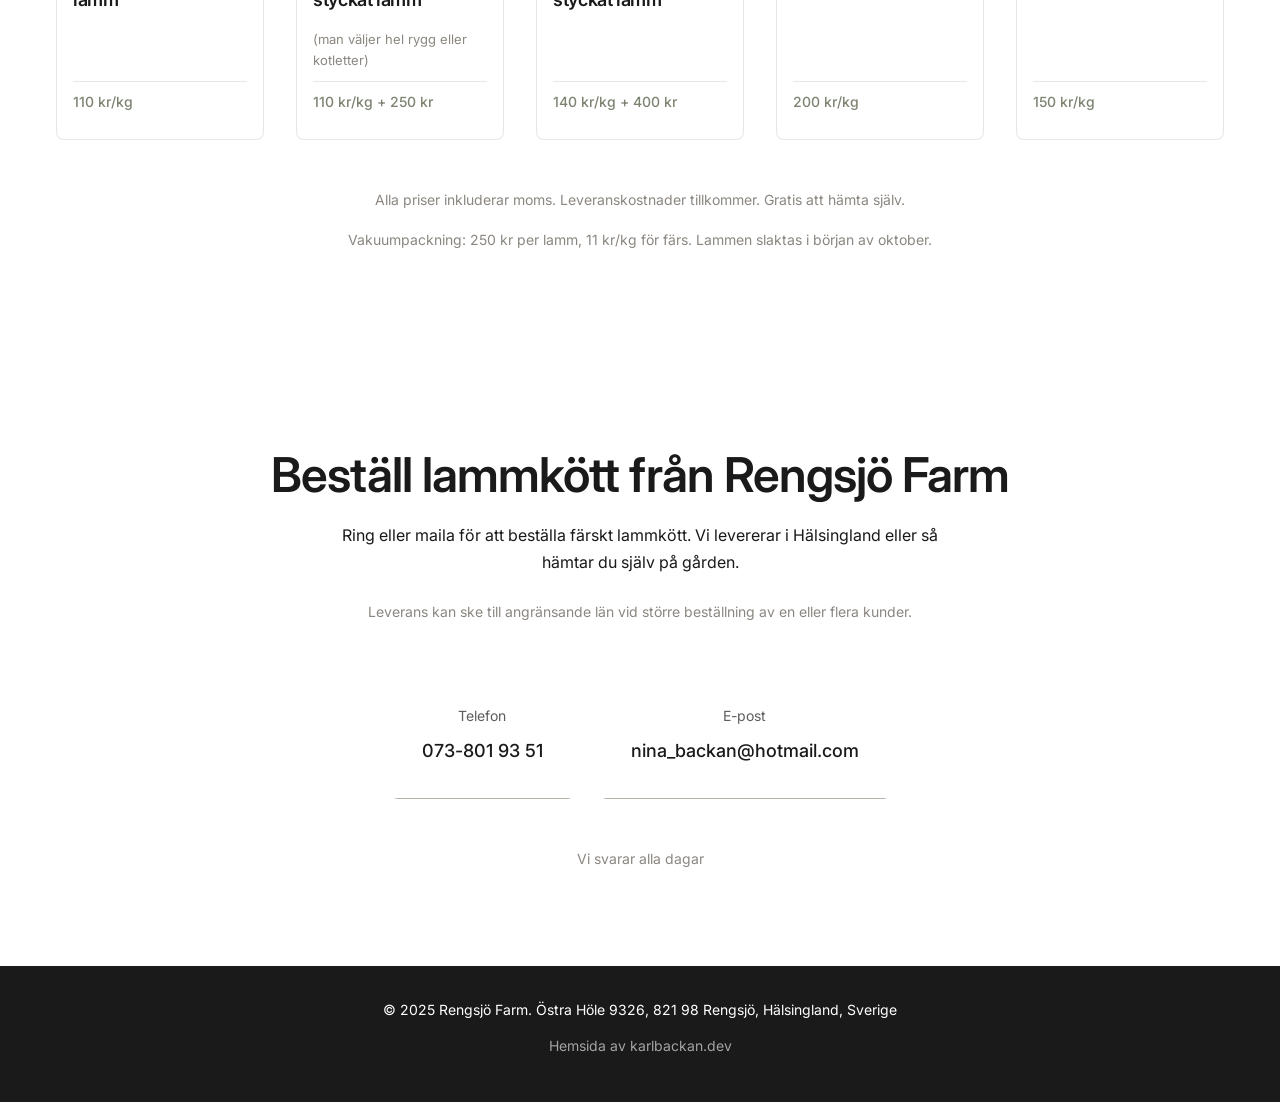
==== commit 0fa2ad4d: "Update price for boneless lamb meat to 140 kr/kg Increased the price from 110 kr/kg to 140 kr/kg for" ====
--- a/index.html
+++ b/index.html
@@ -220,6 +220,8 @@
             "category": "Lammkött",
             "offers": {
               "@type": "Offer",
+              "price": "110",
+              "priceCurrency": "SEK",
               "availability": "https://schema.org/InStock",
               "priceSpecification": {
                 "@type": "CompoundPriceSpecification",
@@ -249,13 +251,15 @@
             "category": "Lammkött",
             "offers": {
               "@type": "Offer",
+              "price": "140",
+              "priceCurrency": "SEK",
               "availability": "https://schema.org/InStock",
               "priceSpecification": {
                 "@type": "CompoundPriceSpecification",
                 "priceComponent": [
                   {
                     "@type": "UnitPriceSpecification",
-                    "price": "110",
+                    "price": "140",
                     "priceCurrency": "SEK",
                     "unitCode": "KGM",
                     "name": "Kilopris"
@@ -625,7 +629,7 @@
                         <div class="product-details">
                         </div>
                         <div class="product-footer">
-                            <span class="price">110 kr/kg + 400 kr</span>
+                            <span class="price">140 kr/kg + 400 kr</span>
                         </div>
                     </article>
                     
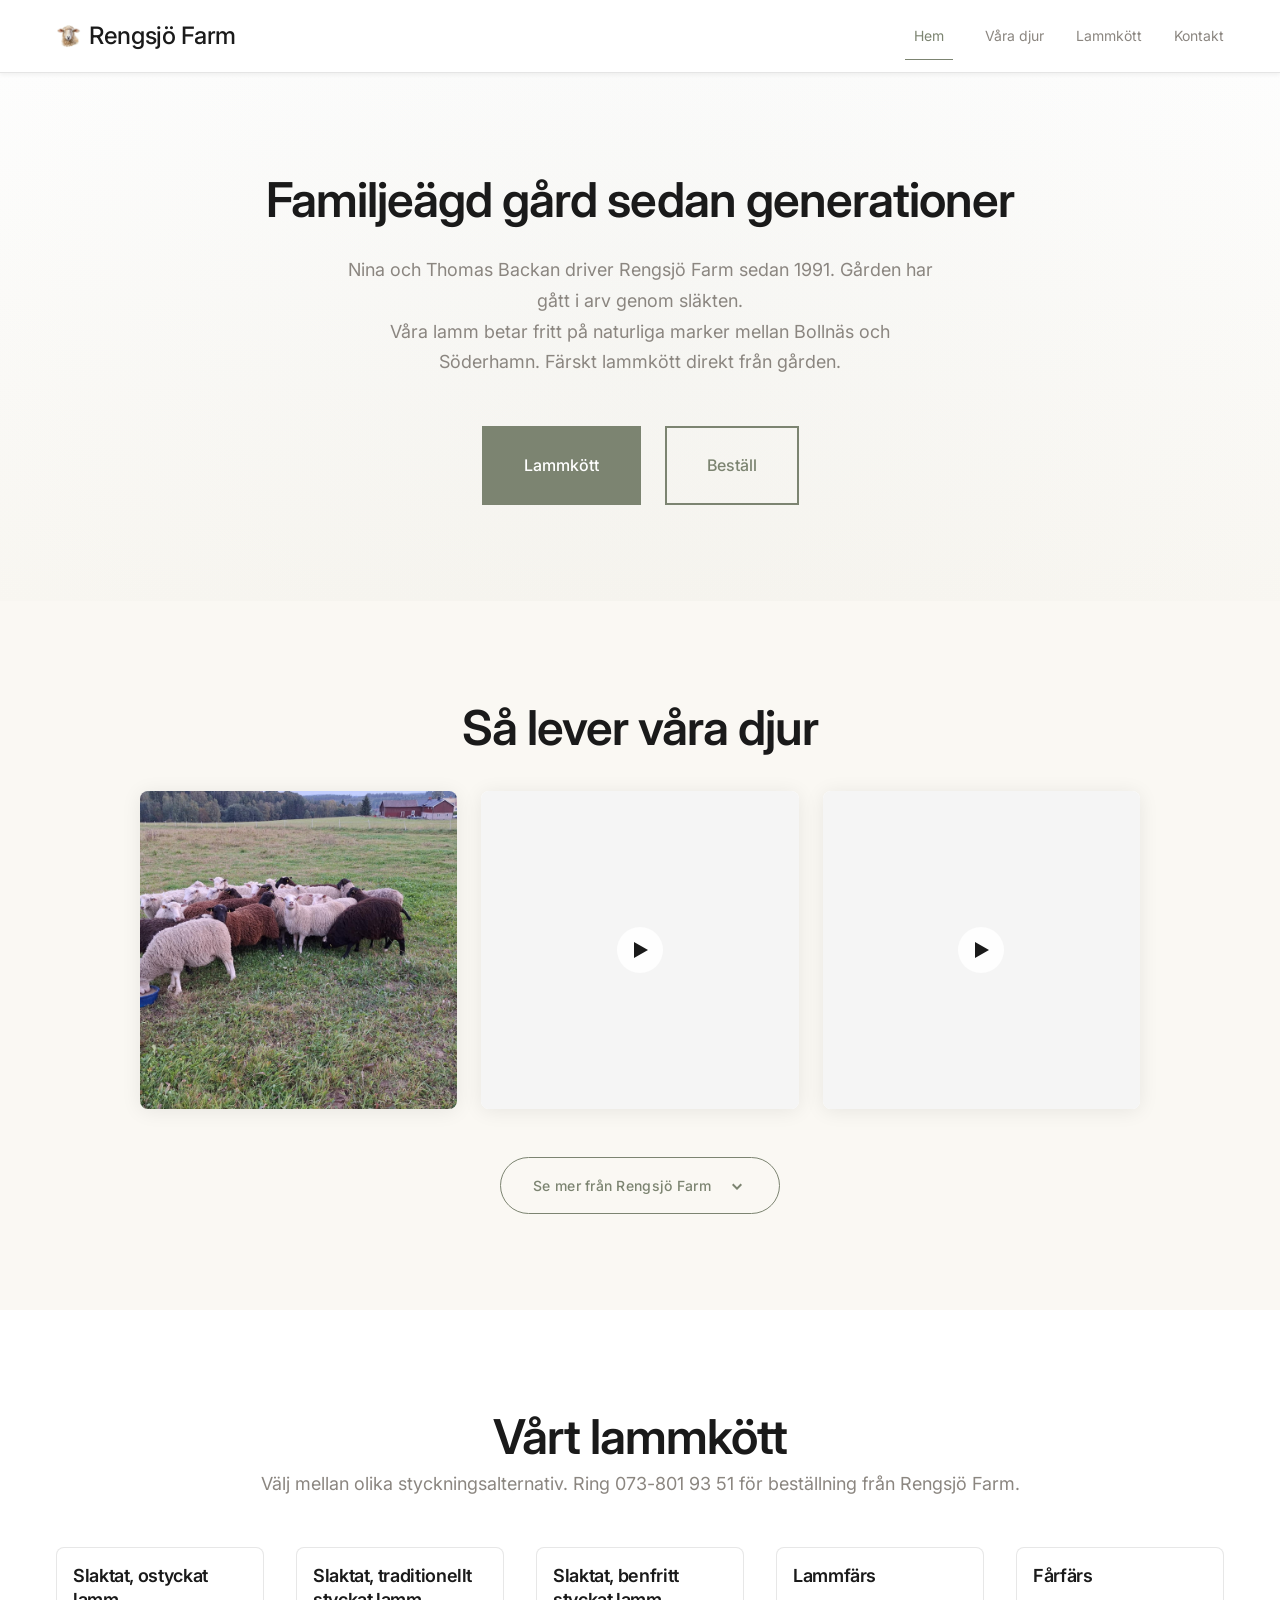
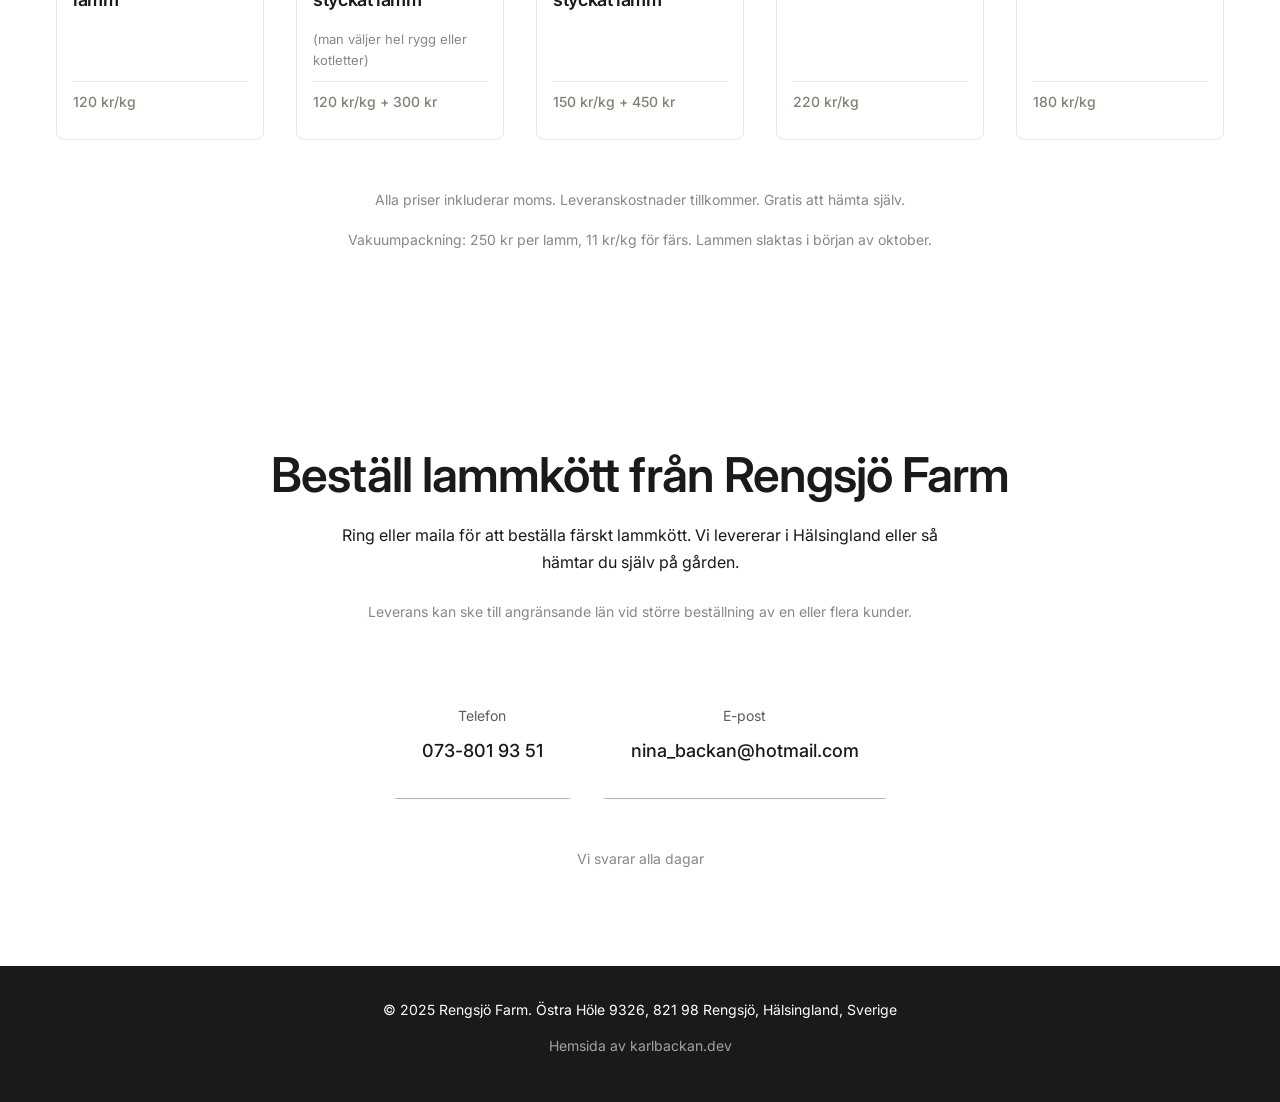
==== commit ed7ac500: "Höj priser på lammkött och enhetliggör prisenheter Slaktat ostyckat lamm 110 -> 120 kr/kg, tradition" ====
--- a/index.html
+++ b/index.html
@@ -208,7 +208,7 @@
               "@type": "Offer",
               "priceCurrency": "SEK",
               "availability": "https://schema.org/InStock",
-              "price": "110",
+              "price": "120",
               "unitCode": "KGM"
             }
           },
@@ -220,7 +220,7 @@
             "category": "Lammkött",
             "offers": {
               "@type": "Offer",
-              "price": "110",
+              "price": "120",
               "priceCurrency": "SEK",
               "availability": "https://schema.org/InStock",
               "priceSpecification": {
@@ -228,14 +228,14 @@
                 "priceComponent": [
                   {
                     "@type": "UnitPriceSpecification",
-                    "price": "110",
+                    "price": "120",
                     "priceCurrency": "SEK",
                     "unitCode": "KGM",
                     "name": "Kilopris"
                   },
                   {
                     "@type": "UnitPriceSpecification",
-                    "price": "250",
+                    "price": "300",
                     "priceCurrency": "SEK",
                     "name": "Styckningsavgift"
                   }
@@ -251,7 +251,7 @@
             "category": "Lammkött",
             "offers": {
               "@type": "Offer",
-              "price": "140",
+              "price": "150",
               "priceCurrency": "SEK",
               "availability": "https://schema.org/InStock",
               "priceSpecification": {
@@ -259,14 +259,14 @@
                 "priceComponent": [
                   {
                     "@type": "UnitPriceSpecification",
-                    "price": "140",
+                    "price": "150",
                     "priceCurrency": "SEK",
                     "unitCode": "KGM",
                     "name": "Kilopris"
                   },
                   {
                     "@type": "UnitPriceSpecification",
-                    "price": "400",
+                    "price": "450",
                     "priceCurrency": "SEK",
                     "name": "Styckningsavgift"
                   }
@@ -283,7 +283,7 @@
             "offers": {
               "@type": "Offer",
               "availability": "https://schema.org/InStock",
-              "price": "200",
+              "price": "220",
               "priceCurrency": "SEK",
               "unitCode": "KGM"
             }
@@ -297,7 +297,7 @@
             "offers": {
               "@type": "Offer",
               "availability": "https://schema.org/InStock",
-              "price": "150",
+              "price": "180",
               "priceCurrency": "SEK",
               "unitCode": "KGM"
             }
@@ -405,21 +405,21 @@
       "@id": "https://rengsjöfarm.se/#lamb-offers",
       "name": "Lammkött från Rengsjö Farm",
       "offerCount": "4",
-      "lowPrice": "110",
-      "highPrice": "200",
+      "lowPrice": "120",
+      "highPrice": "220",
       "priceCurrency": "SEK",
       "offers": [
         {
           "@type": "Offer",
           "name": "Helt lamm ostyckat",
-          "price": "110",
+          "price": "120",
           "priceCurrency": "SEK",
           "unitCode": "KGM"
         },
         {
           "@type": "Offer",
           "name": "Lammfärs",
-          "price": "200",
+          "price": "220",
           "priceCurrency": "SEK",
           "unitCode": "KGM"
         }
@@ -604,7 +604,7 @@
                         <div class="product-details">
                         </div>
                         <div class="product-footer">
-                            <span class="price" itemprop="price" content="110">110 kr/kg</span>
+                            <span class="price" itemprop="price" content="120">120 kr/kg</span>
                             <meta itemprop="priceCurrency" content="SEK">
                         </div>
                     </article>
@@ -617,7 +617,7 @@
                             <p class="product-desc">(man väljer hel rygg eller kotletter)</p>
                         </div>
                         <div class="product-footer">
-                            <span class="price" itemprop="price">110 kr/kg + 250 kr</span>
+                            <span class="price" itemprop="price">120 kr/kg + 300 kr</span>
                             <meta itemprop="priceCurrency" content="SEK">
                         </div>
                     </article>
@@ -629,7 +629,7 @@
                         <div class="product-details">
                         </div>
                         <div class="product-footer">
-                            <span class="price">140 kr/kg + 400 kr</span>
+                            <span class="price">150 kr/kg + 450 kr</span>
                         </div>
                     </article>
                     
@@ -640,7 +640,7 @@
                         <div class="product-details">
                         </div>
                         <div class="product-footer">
-                            <span class="price">200 kr/kg</span>
+                            <span class="price">220 kr/kg</span>
                         </div>
                     </article>
                     
@@ -651,7 +651,7 @@
                         <div class="product-details">
                         </div>
                         <div class="product-footer">
-                            <span class="price">150 kr/kg</span>
+                            <span class="price">180 kr/kg</span>
                         </div>
                     </article>
                 </div>
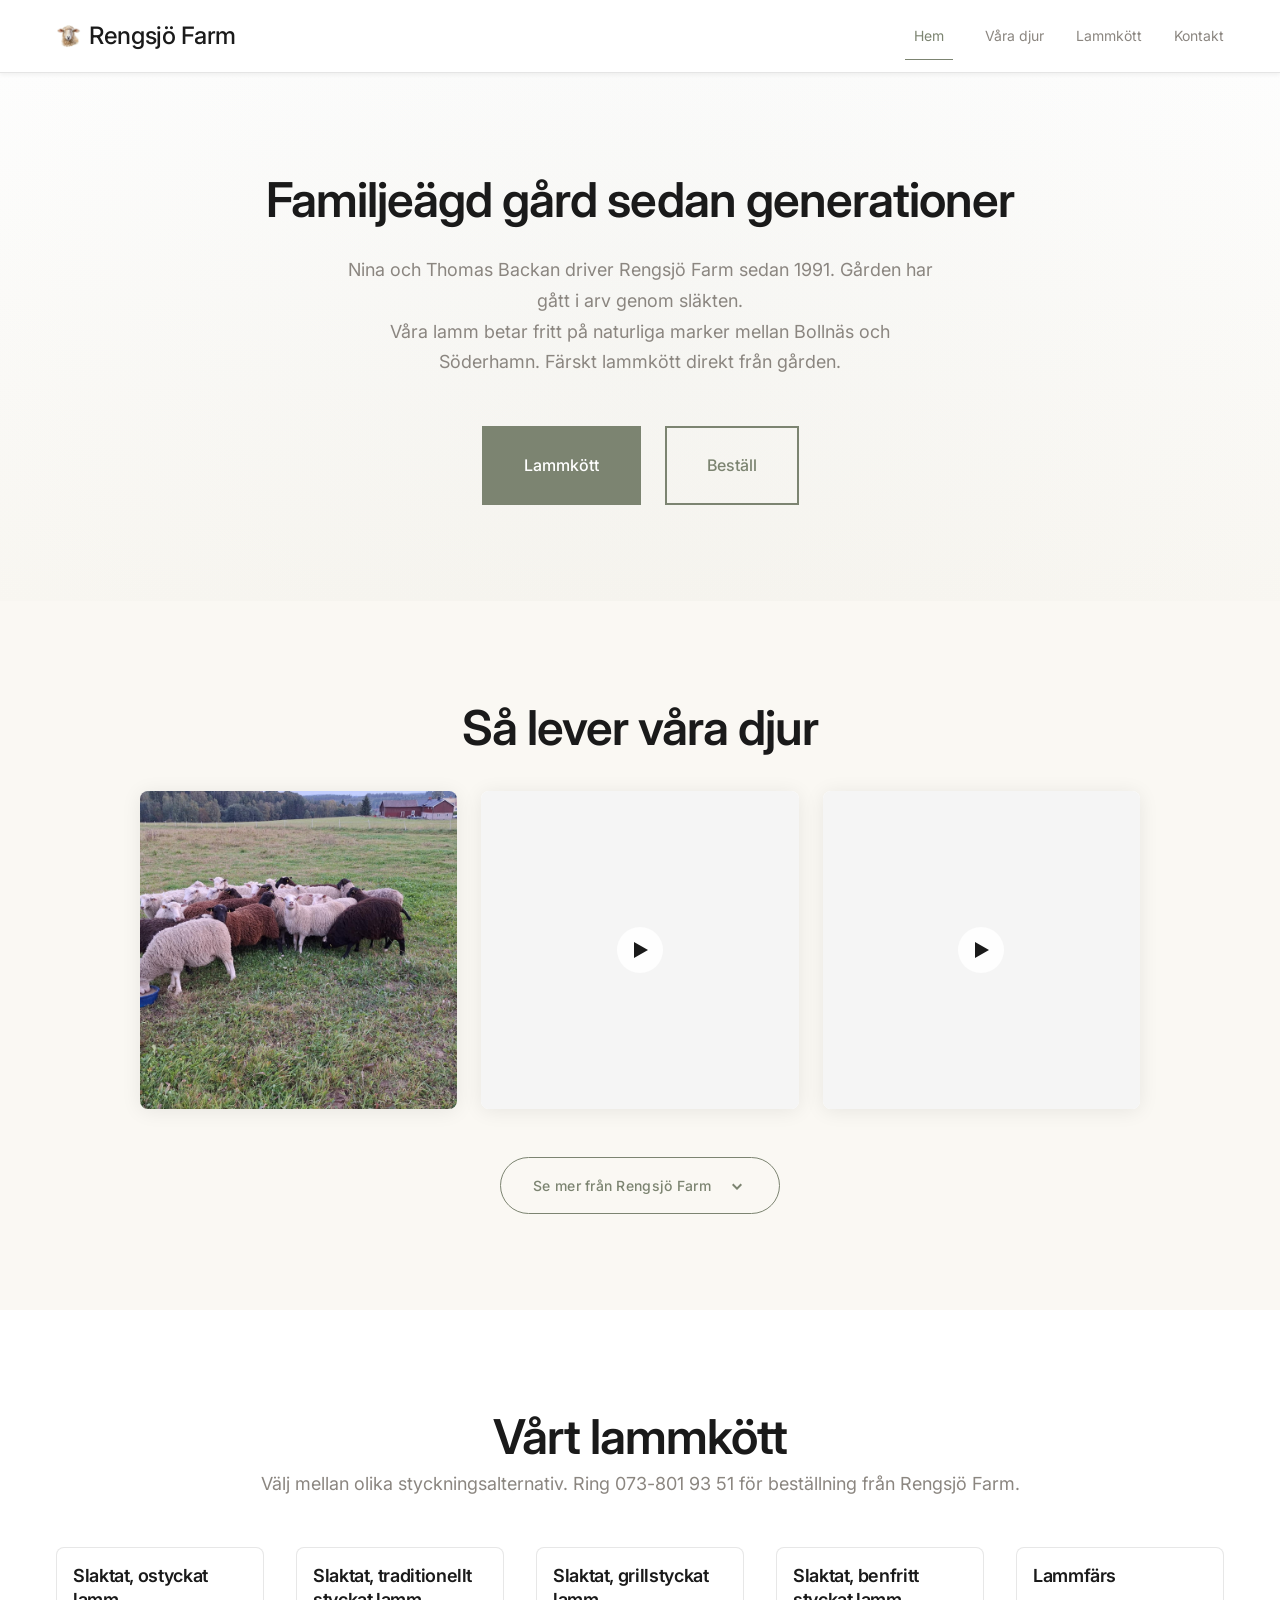
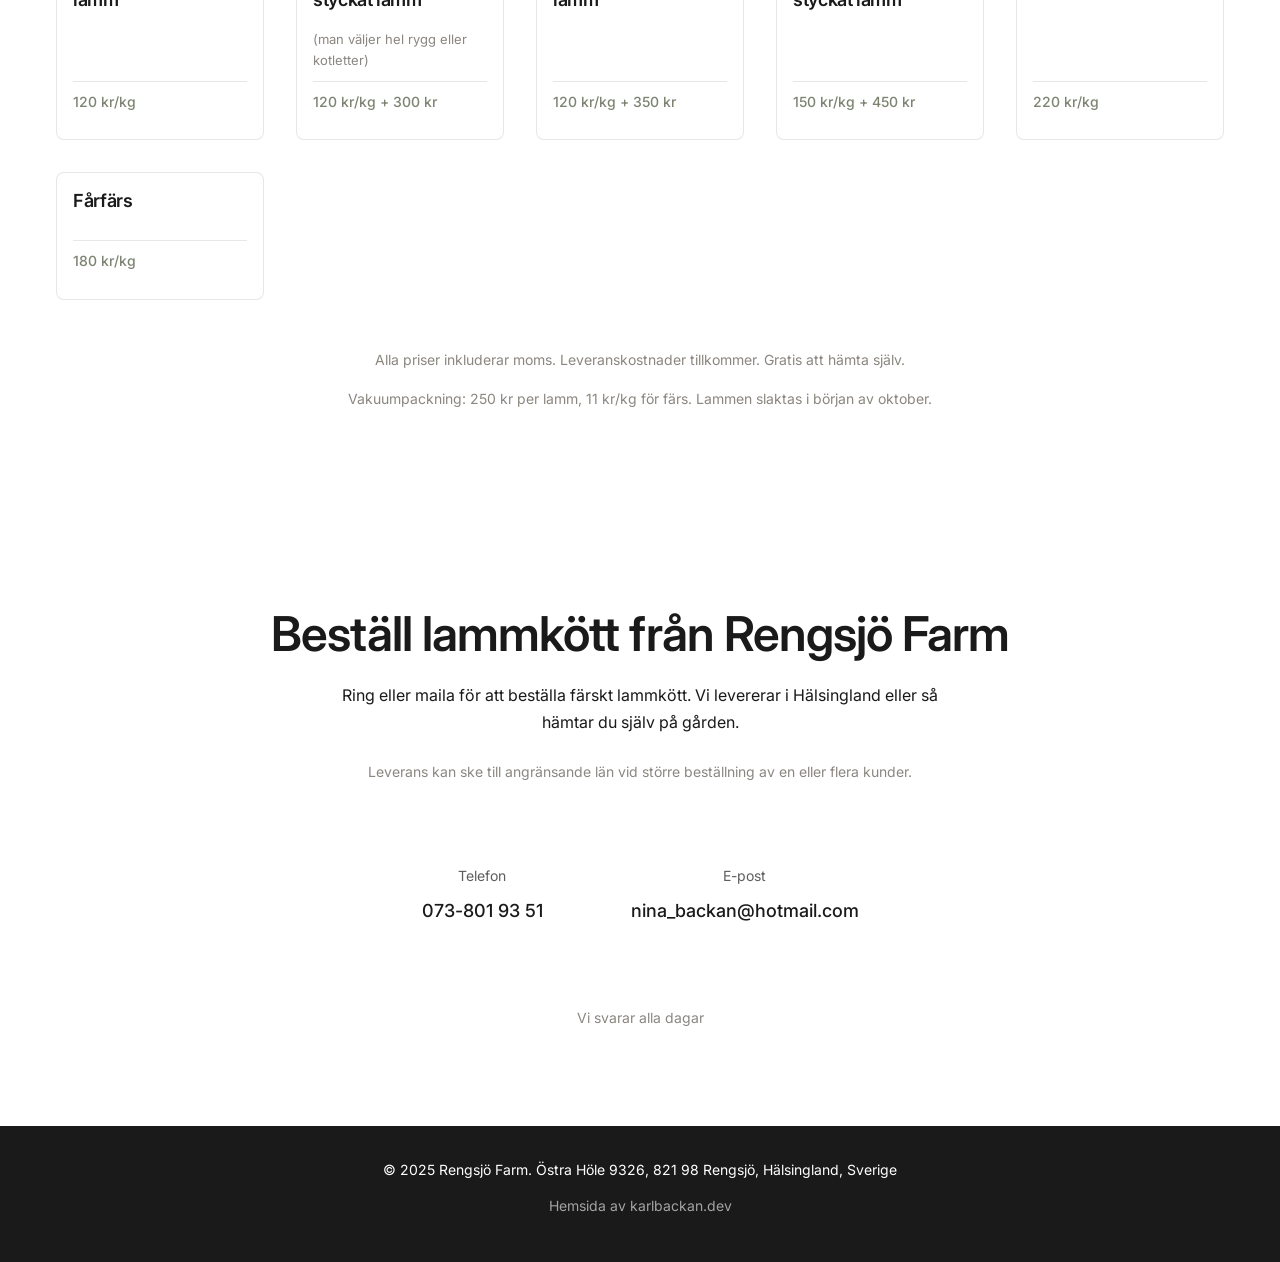
==== commit 0e95184b: "Lägg till grillstyckat lamm (350 kr per lamm i styckningsavgift) Co-Authored-By: Claude Opus 5.5 <no" ====
--- a/index.html
+++ b/index.html
@@ -236,6 +236,37 @@
                   {
                     "@type": "UnitPriceSpecification",
                     "price": "300",
+                    "priceCurrency": "SEK",
+                    "name": "Styckningsavgift"
+                  }
+                ]
+              }
+            }
+          },
+          {
+            "@type": "Product",
+            "name": "Grillstyckat lamm",
+            "description": "Styckat för grillning.",
+            "image": "https://xn--rengsjfarm-jcb.se/images/fårbeteäter.jpeg",
+            "category": "Lammkött",
+            "offers": {
+              "@type": "Offer",
+              "price": "120",
+              "priceCurrency": "SEK",
+              "availability": "https://schema.org/InStock",
+              "priceSpecification": {
+                "@type": "CompoundPriceSpecification",
+                "priceComponent": [
+                  {
+                    "@type": "UnitPriceSpecification",
+                    "price": "120",
+                    "priceCurrency": "SEK",
+                    "unitCode": "KGM",
+                    "name": "Kilopris"
+                  },
+                  {
+                    "@type": "UnitPriceSpecification",
+                    "price": "350",
                     "priceCurrency": "SEK",
                     "name": "Styckningsavgift"
                   }
@@ -624,6 +655,17 @@
                     
                     <article class="product-card compact scroll-reveal">
                         <div class="product-header">
+                            <h3 class="product-title">Slaktat, grillstyckat lamm</h3>
+                        </div>
+                        <div class="product-details">
+                        </div>
+                        <div class="product-footer">
+                            <span class="price">120 kr/kg + 350 kr</span>
+                        </div>
+                    </article>
+                    
+                    <article class="product-card compact scroll-reveal">
+                        <div class="product-header">
                             <h3 class="product-title">Slaktat, benfritt styckat lamm</h3>
                         </div>
                         <div class="product-details">
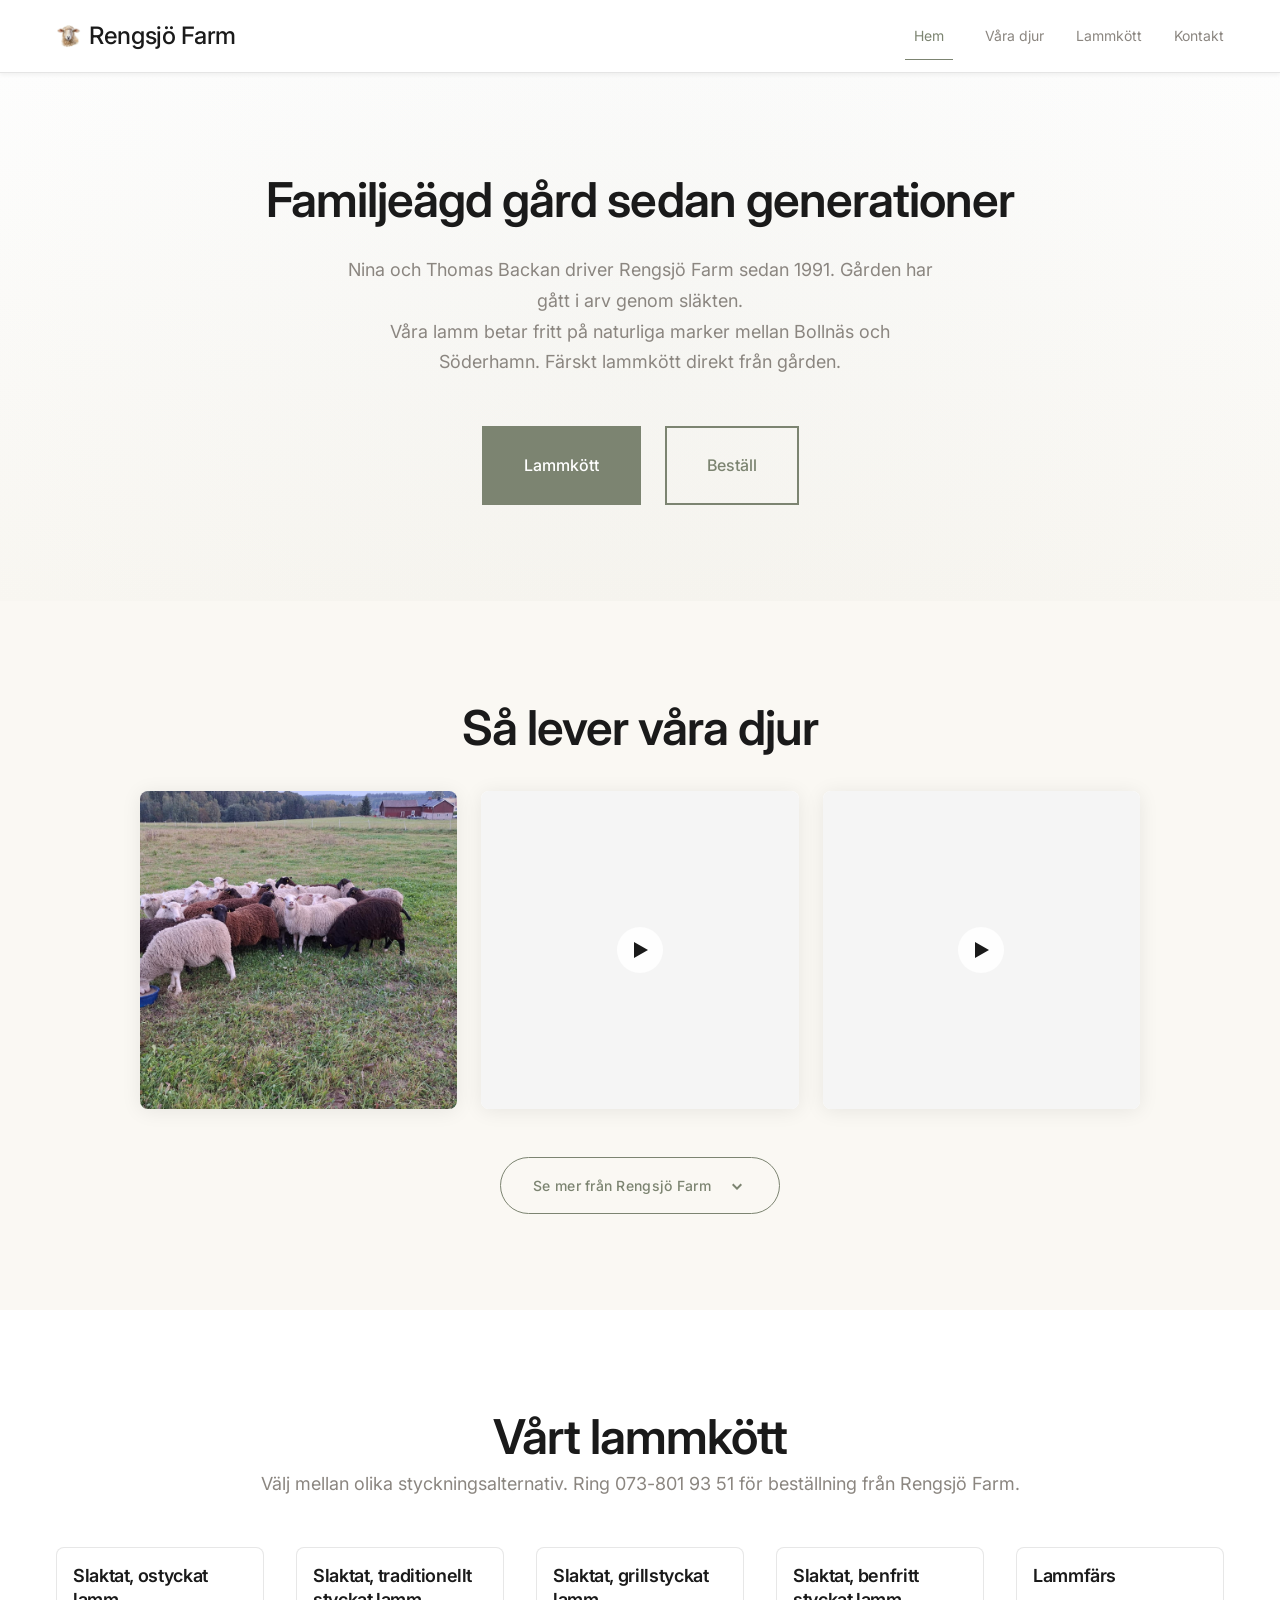
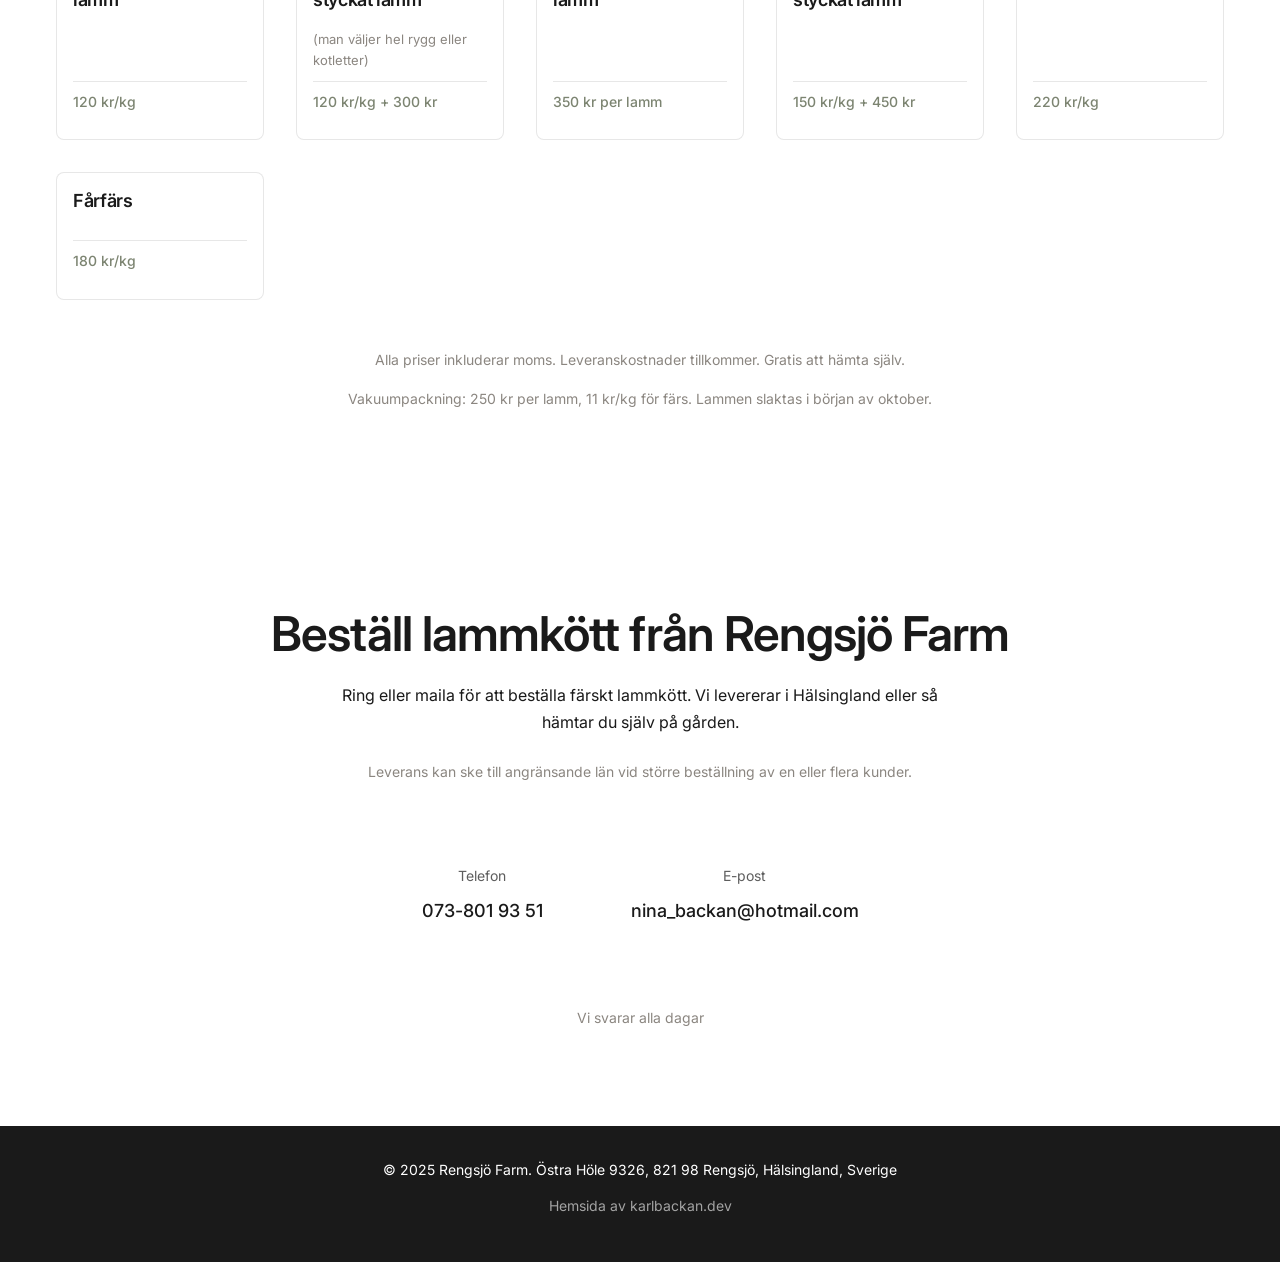
==== commit 0061df21: "Grillstyckat lamm: 350 kr per lamm Co-Authored-By: Claude Opus 5.5 <noreply@anthropic.com> Claude-Se" ====
--- a/index.html
+++ b/index.html
@@ -251,26 +251,14 @@
             "category": "Lammkött",
             "offers": {
               "@type": "Offer",
-              "price": "120",
+              "price": "350",
               "priceCurrency": "SEK",
               "availability": "https://schema.org/InStock",
               "priceSpecification": {
-                "@type": "CompoundPriceSpecification",
-                "priceComponent": [
-                  {
-                    "@type": "UnitPriceSpecification",
-                    "price": "120",
-                    "priceCurrency": "SEK",
-                    "unitCode": "KGM",
-                    "name": "Kilopris"
-                  },
-                  {
-                    "@type": "UnitPriceSpecification",
-                    "price": "350",
-                    "priceCurrency": "SEK",
-                    "name": "Styckningsavgift"
-                  }
-                ]
+                "@type": "UnitPriceSpecification",
+                "price": "350",
+                "priceCurrency": "SEK",
+                "name": "Pris per lamm"
               }
             }
           },
@@ -660,7 +648,7 @@
                         <div class="product-details">
                         </div>
                         <div class="product-footer">
-                            <span class="price">120 kr/kg + 350 kr</span>
+                            <span class="price">350 kr per lamm</span>
                         </div>
                     </article>
                     
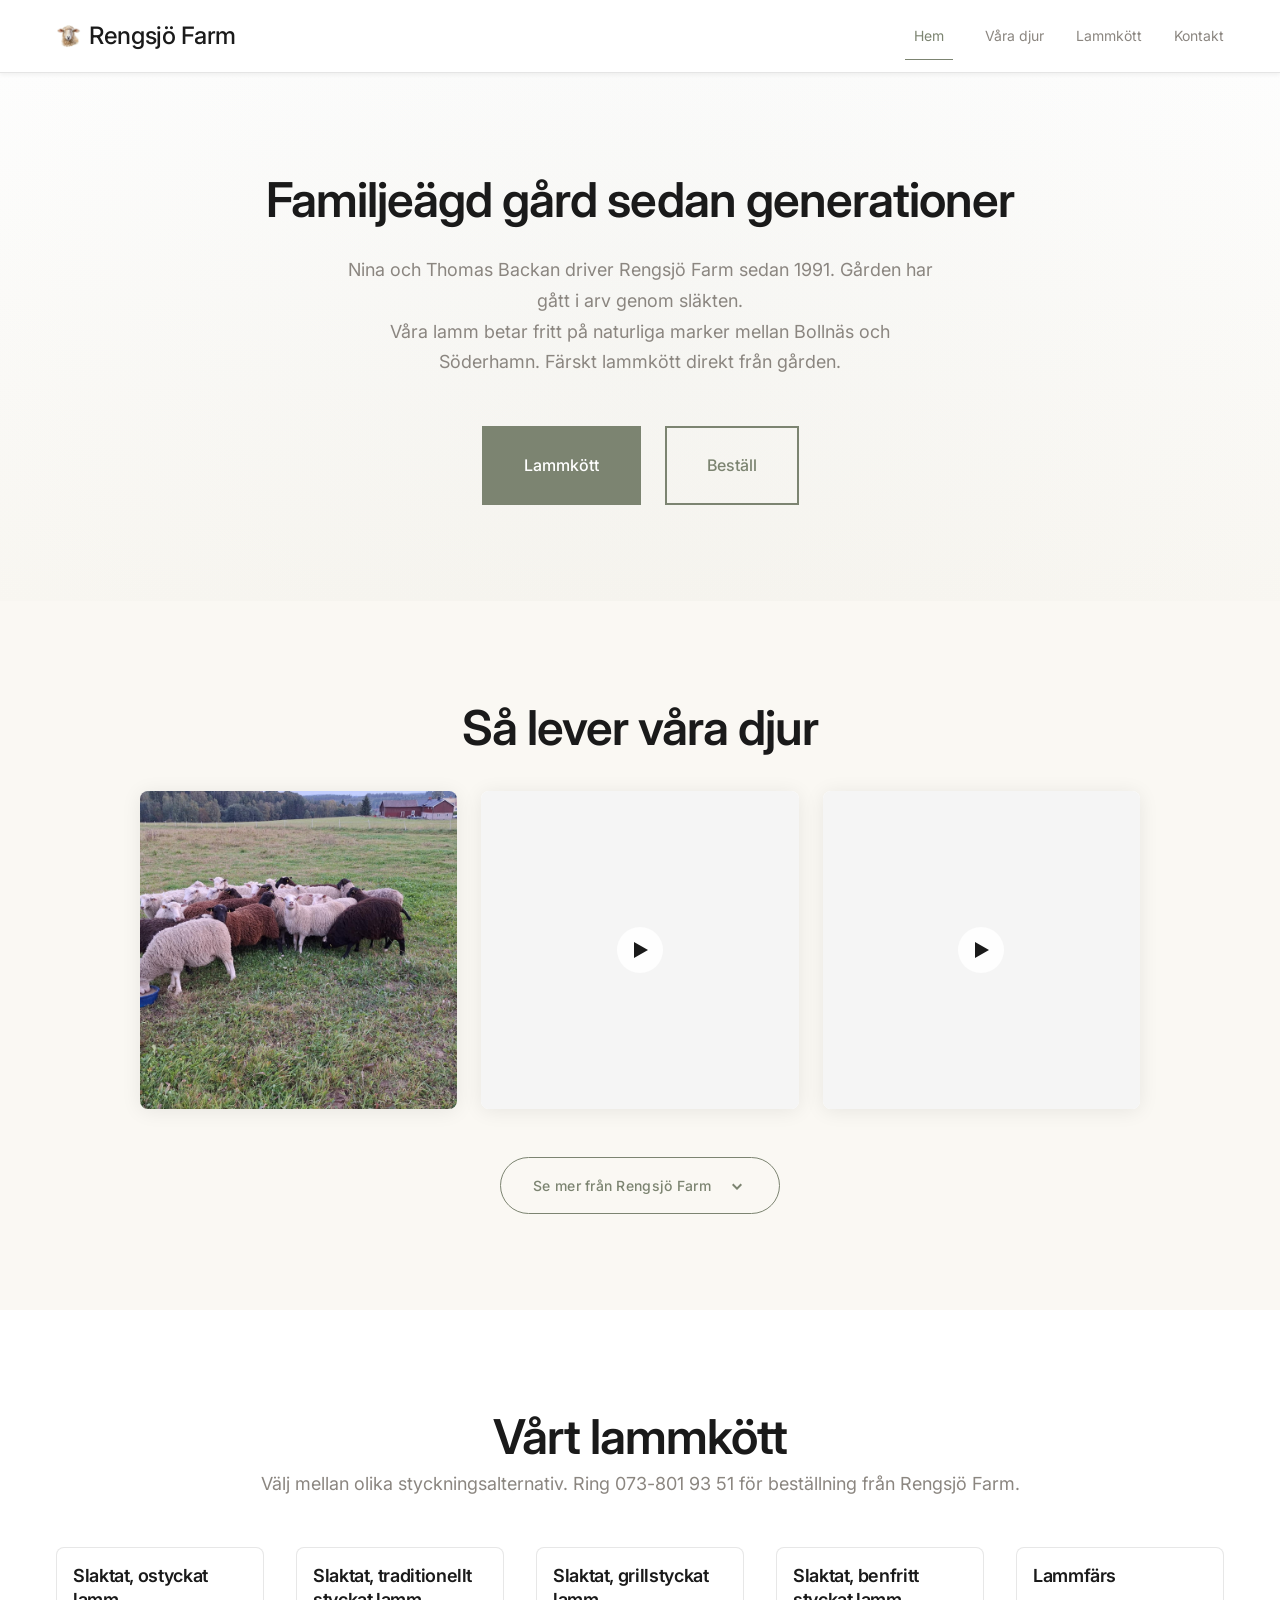
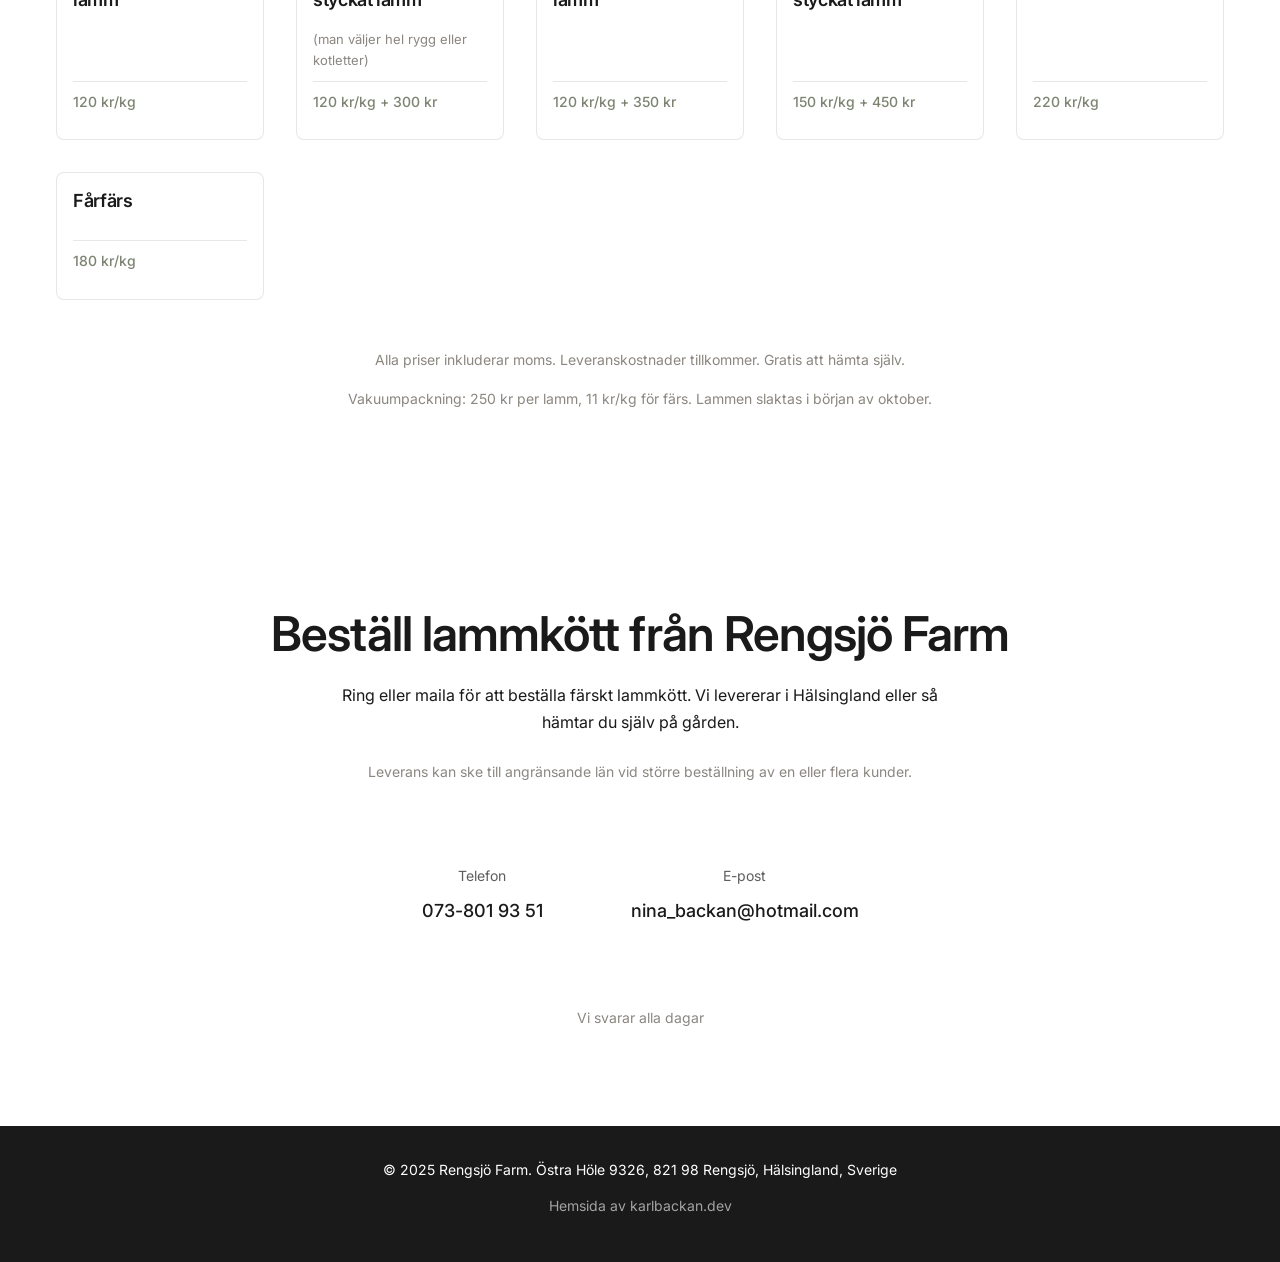
==== commit eed2f6d6: "Grillstyckat lamm: 120 kr/kg + 350 kr per lamm Co-Authored-By: Claude Opus 5.5 <noreply@anthropic.co" ====
--- a/index.html
+++ b/index.html
@@ -251,14 +251,26 @@
             "category": "Lammkött",
             "offers": {
               "@type": "Offer",
-              "price": "350",
+              "price": "120",
               "priceCurrency": "SEK",
               "availability": "https://schema.org/InStock",
               "priceSpecification": {
-                "@type": "UnitPriceSpecification",
-                "price": "350",
-                "priceCurrency": "SEK",
-                "name": "Pris per lamm"
+                "@type": "CompoundPriceSpecification",
+                "priceComponent": [
+                  {
+                    "@type": "UnitPriceSpecification",
+                    "price": "120",
+                    "priceCurrency": "SEK",
+                    "unitCode": "KGM",
+                    "name": "Kilopris"
+                  },
+                  {
+                    "@type": "UnitPriceSpecification",
+                    "price": "350",
+                    "priceCurrency": "SEK",
+                    "name": "Styckningsavgift"
+                  }
+                ]
               }
             }
           },
@@ -648,7 +660,7 @@
                         <div class="product-details">
                         </div>
                         <div class="product-footer">
-                            <span class="price">350 kr per lamm</span>
+                            <span class="price">120 kr/kg + 350 kr</span>
                         </div>
                     </article>
                     
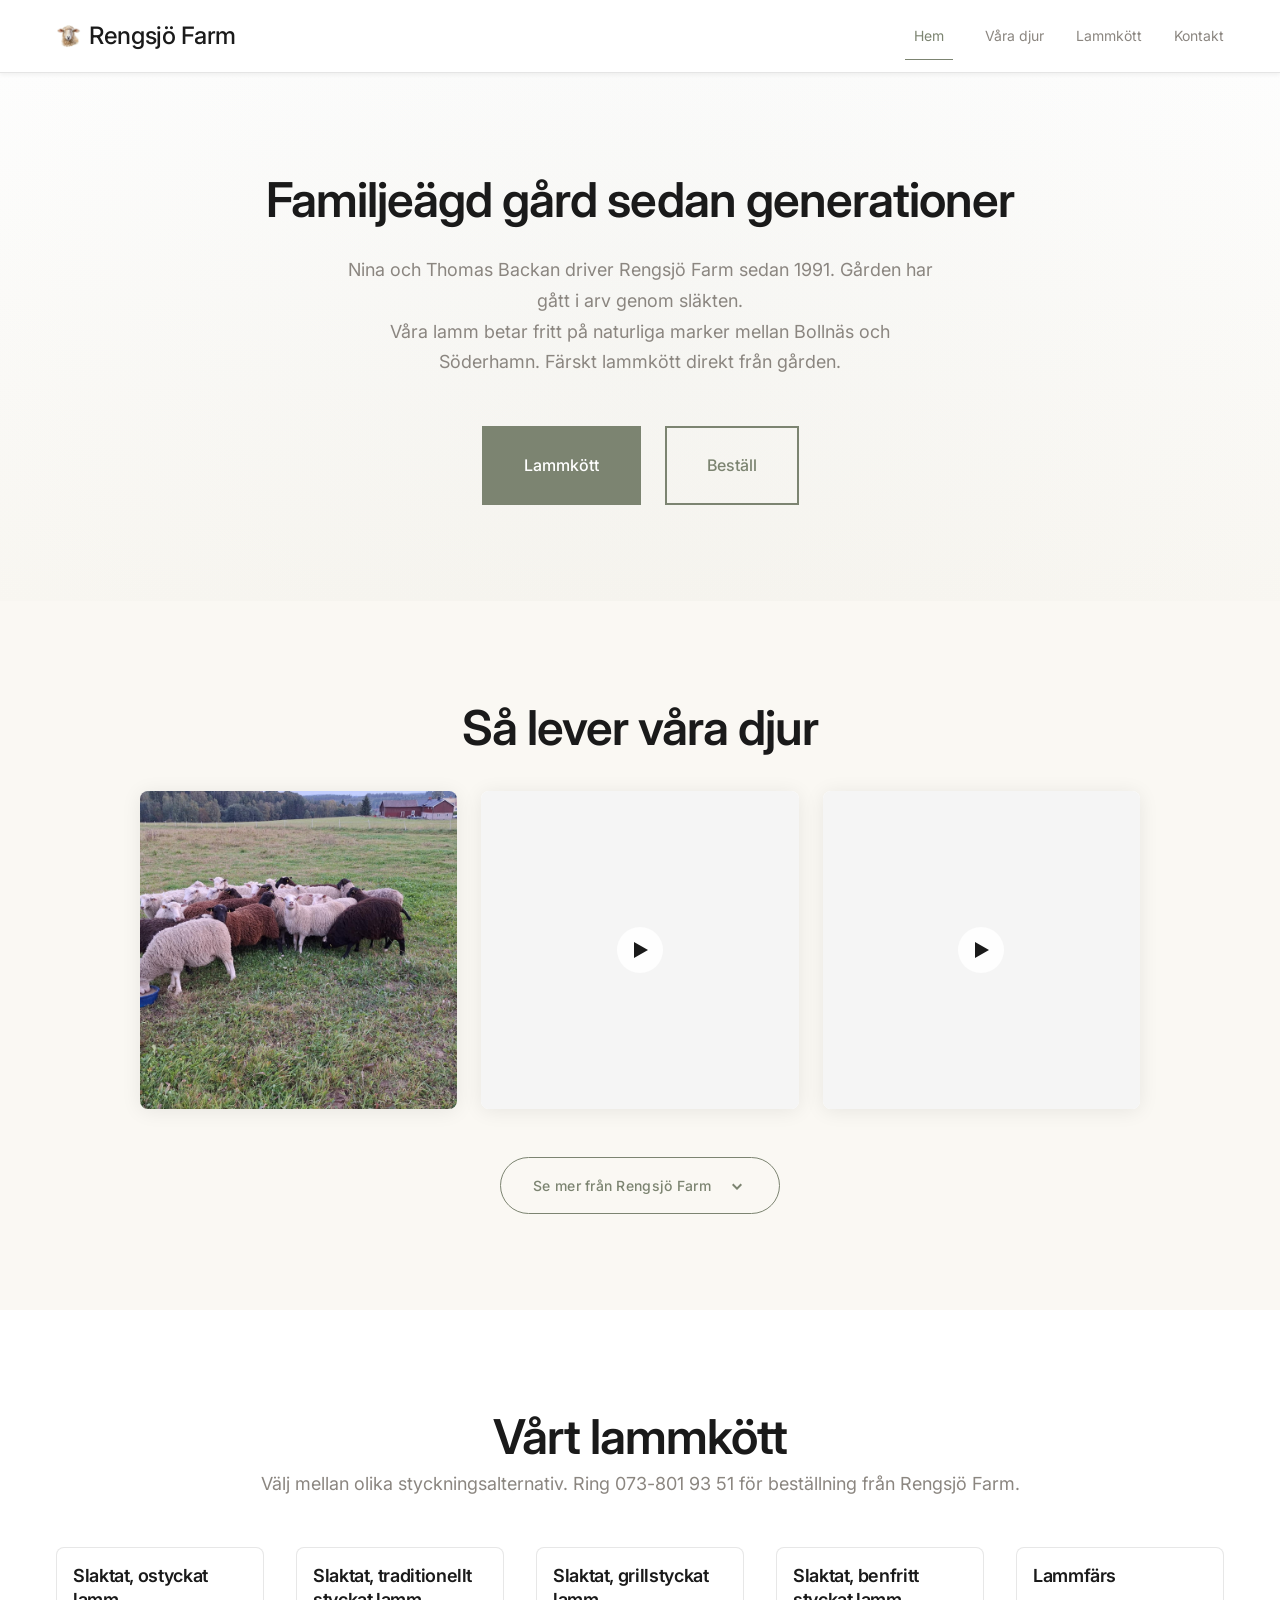
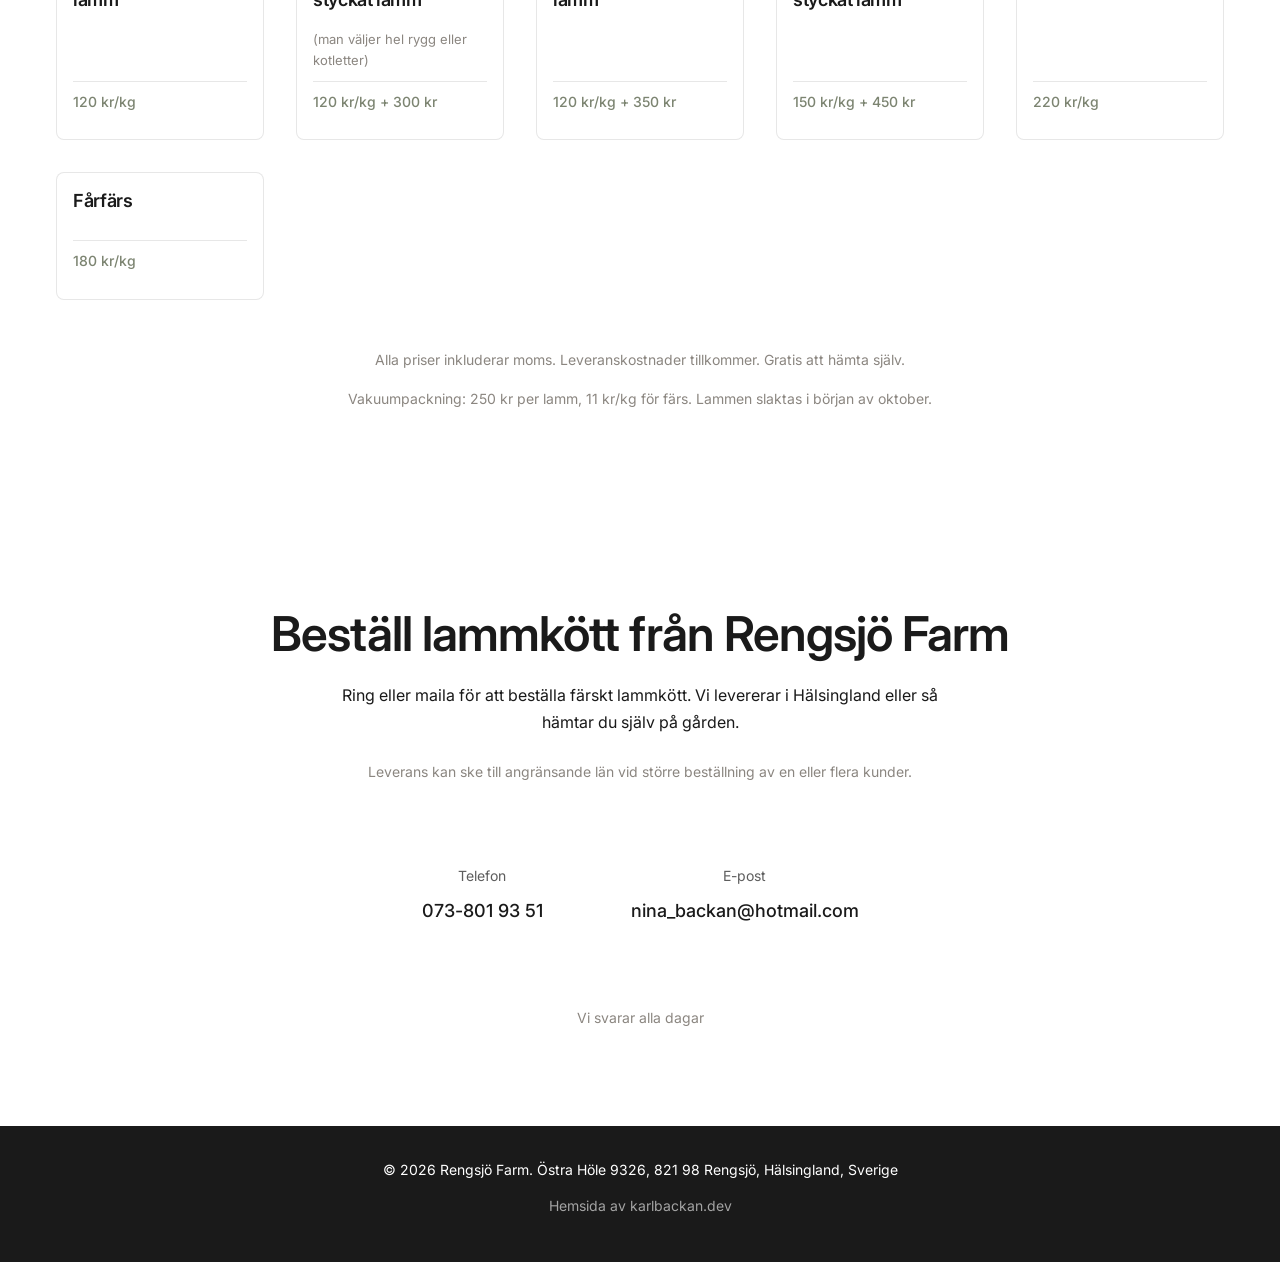
==== commit 16fcad2d: "Uppdatera årtal till 2026 Co-Authored-By: Claude Opus 5.5 <noreply@anthropic.com> Claude-Session: ht" ====
--- a/index.html
+++ b/index.html
@@ -14,7 +14,7 @@
     <!-- Modern SEO Enhancement for 2025 -->
     <meta name="viewport" content="width=device-width, initial-scale=1.0, interactive-widget=resizes-content">
     <meta property="article:published_time" content="2025-01-26T08:00:00+01:00">
-    <meta property="article:modified_time" content="2025-01-26T14:00:00+01:00">
+    <meta property="article:modified_time" content="2026-09-24T12:00:00+02:00">
     
     <!-- Enhanced SEO signals for AI/SGE -->
     <meta name="image" content="https://rengsjöfarm.se/images/fårbeteäter.jpeg">
@@ -736,7 +736,7 @@
     <!-- Simple Footer -->
     <footer class="footer">
         <div class="container">
-            <p>&copy; 2025 Rengsjö Farm. Östra Höle 9326, 821 98 Rengsjö, Hälsingland, Sverige</p>
+            <p>&copy; 2026 Rengsjö Farm. Östra Höle 9326, 821 98 Rengsjö, Hälsingland, Sverige</p>
             <p class="footer-credit">Hemsida av <a href="https://karlbackan.dev" target="_blank" rel="noopener" class="footer-link">karlbackan.dev</a></p>
         </div>
     </footer>
